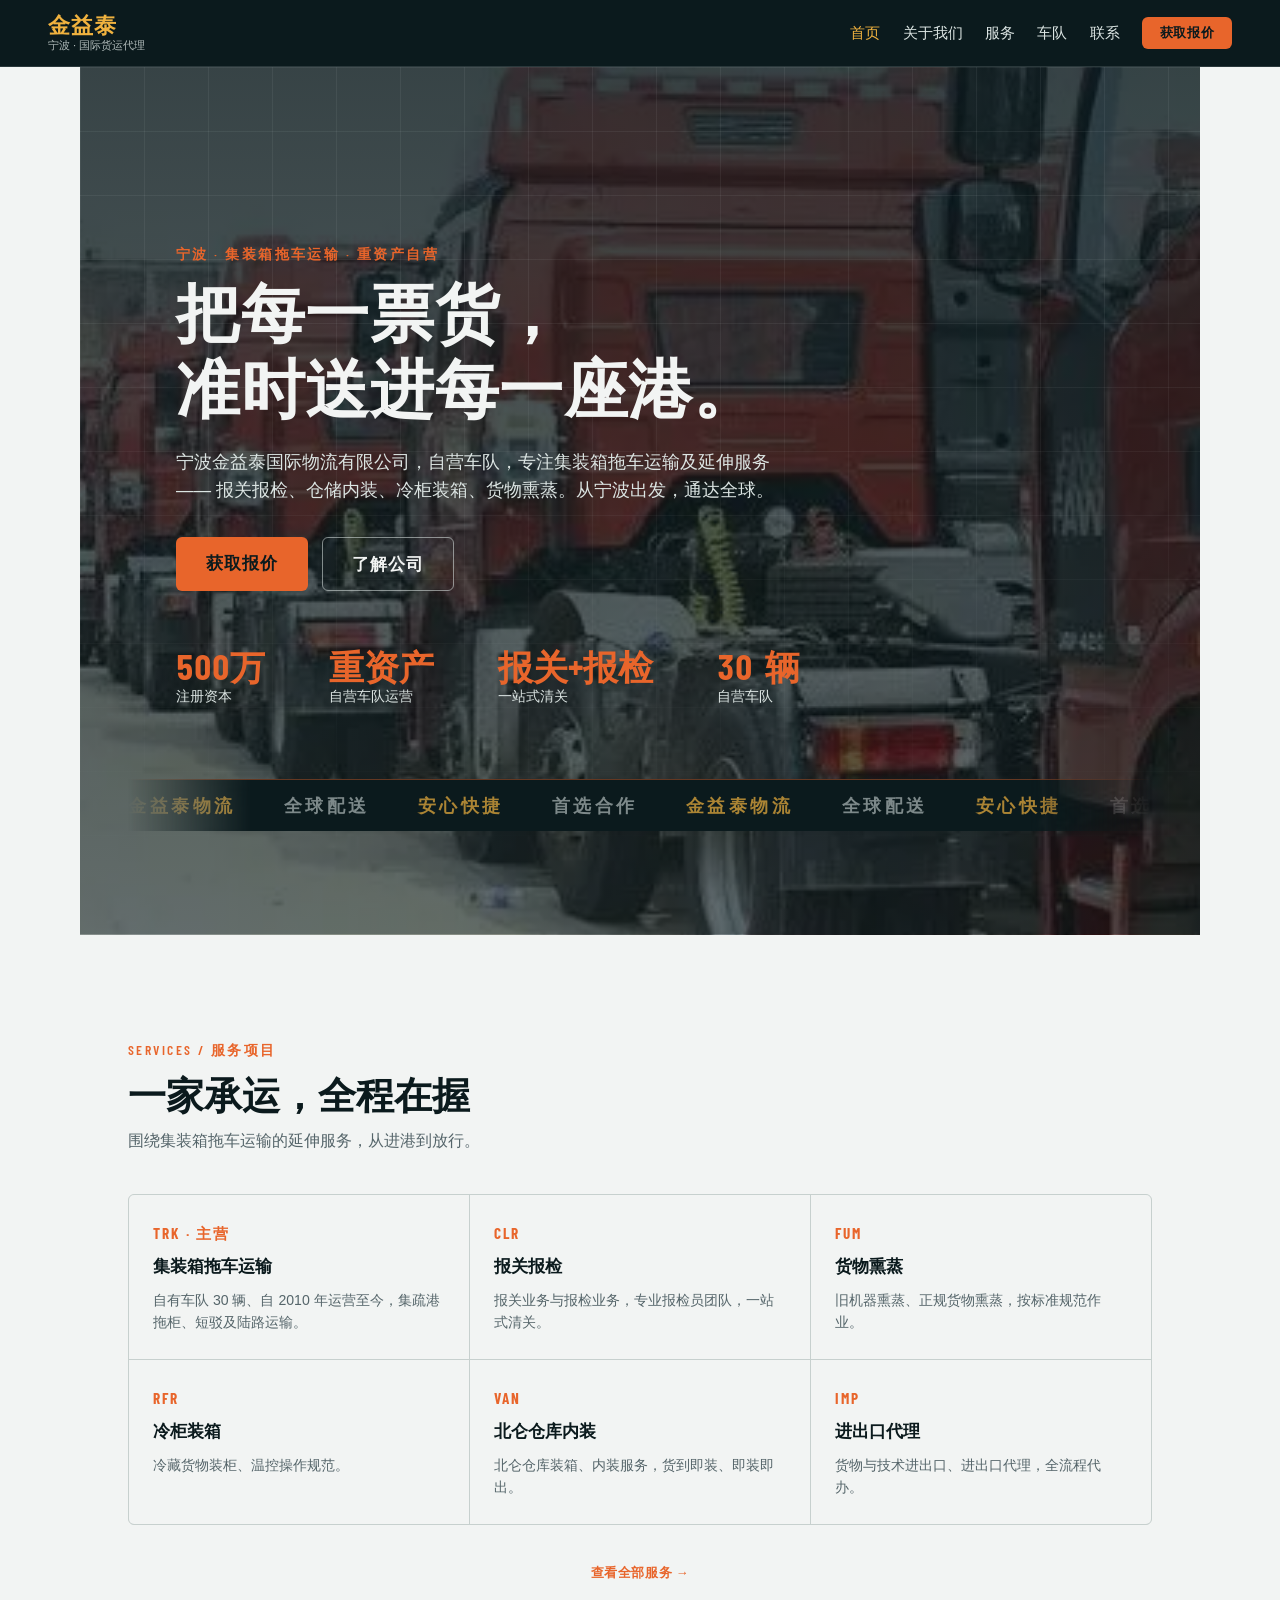
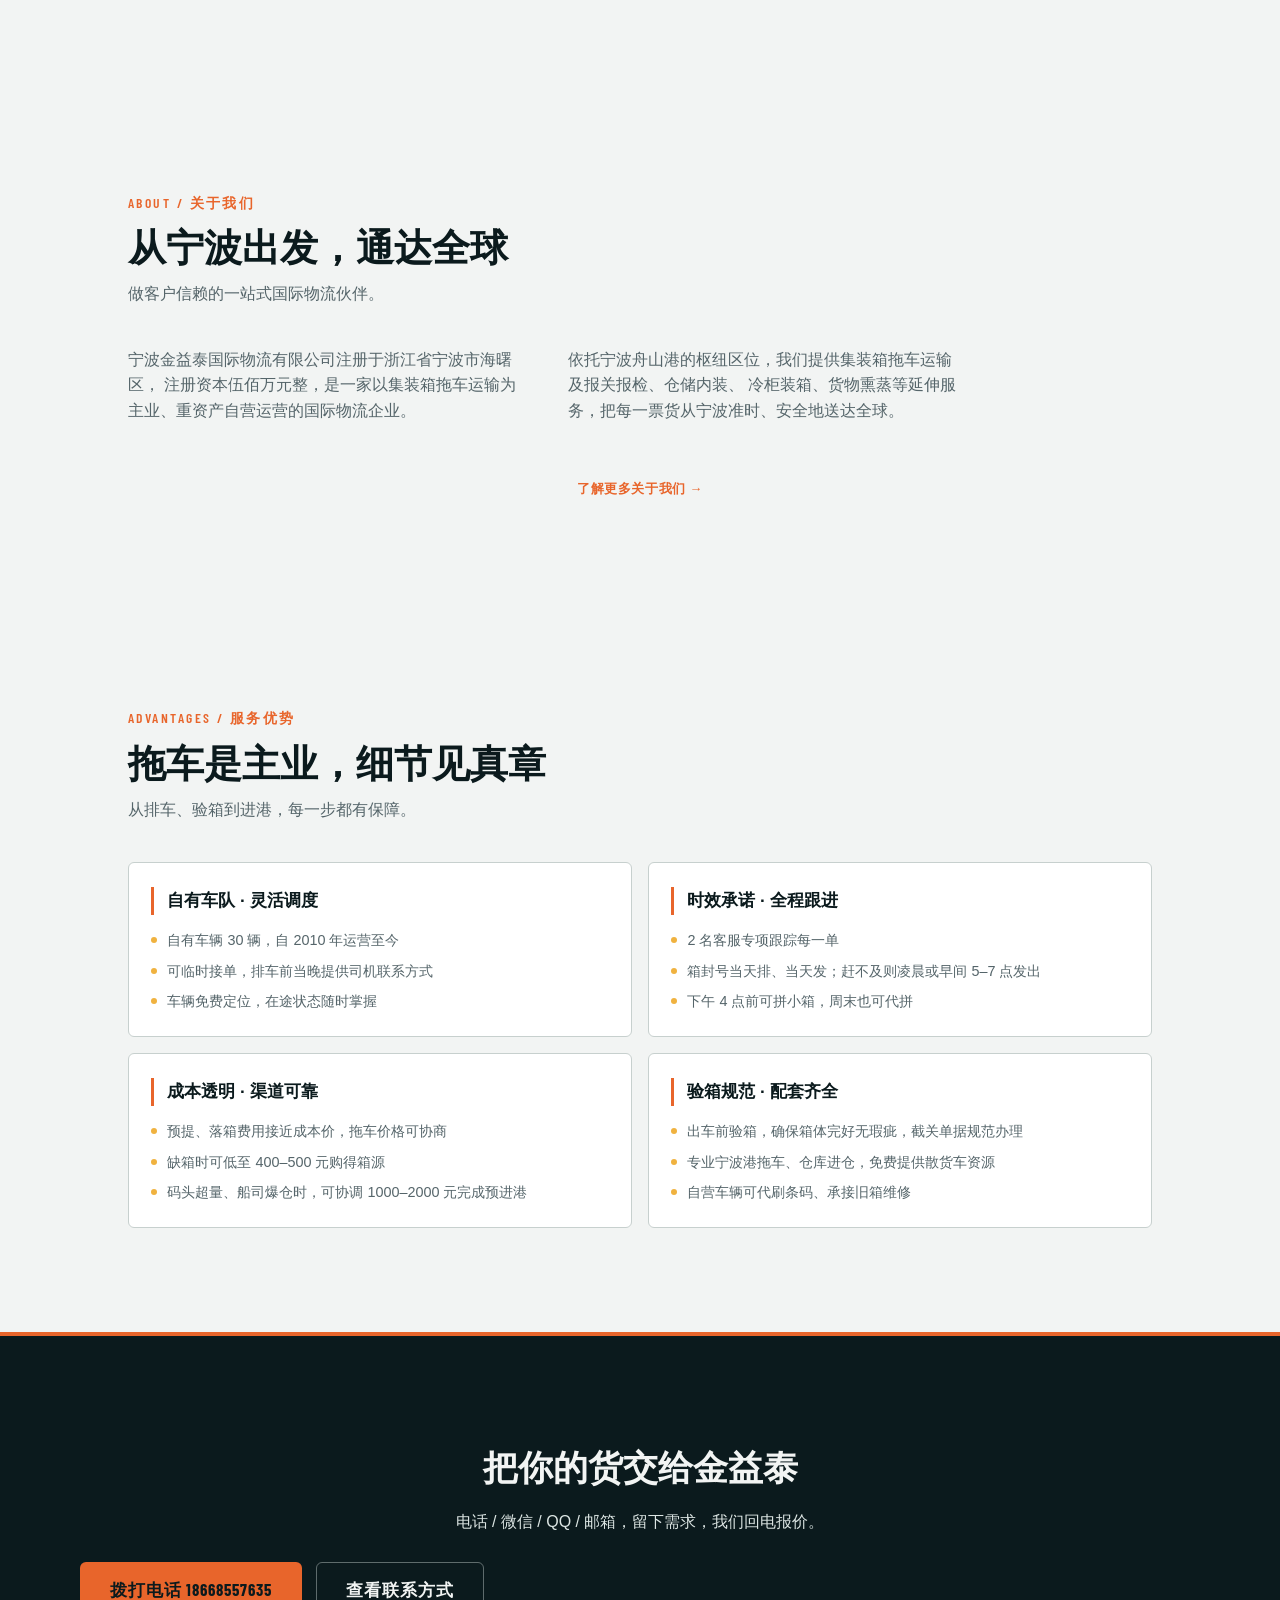
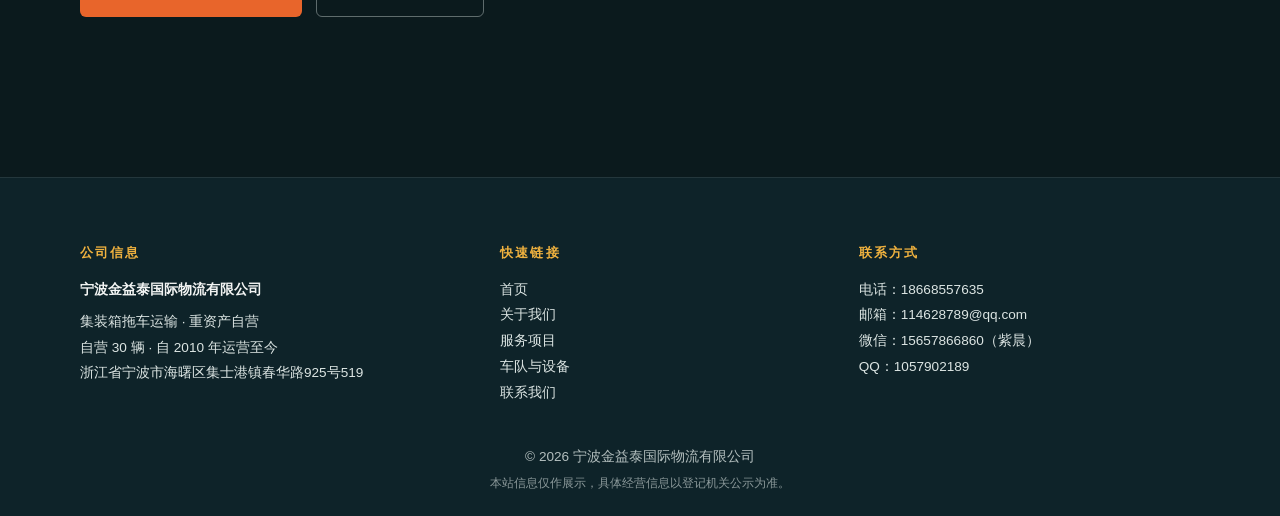
==== index.html @ f15ecee5 "Revert "Hero 签名强化：统计区改为集装箱数据牌（标签+数值两栏、琥珀数值），eyebrow 改钢印铭牌，标题字距微调" This reverts commit ef763bc20e6e63" ====
<!DOCTYPE html>
<html lang="zh-CN">

<head>
    <meta charset="UTF-8">
    <meta name="viewport" content="width=device-width, initial-scale=1.0">
    <title>宁波金益泰国际物流有限公司</title>
    <meta name="description" content="宁波金益泰国际物流有限公司：自营车队集装箱拖车运输，及报关报检、仓储内装、冷柜装箱、货物熏蒸等延伸服务。">
    <link rel="preconnect" href="https://fonts.googleapis.com">
    <link rel="preconnect" href="https://fonts.gstatic.com" crossorigin>
    <link
        href="https://fonts.googleapis.com/css2?family=Barlow+Condensed:wght@600;700&family=Barlow:wght@600;700&display=swap"
        rel="stylesheet">
    <link href="assets/style.css" rel="stylesheet">
</head>

<body>

    <header class="topbar" id="topbar">
        <a class="brand" href="index.html">
            <span class="brand-mark">金益泰</span>
            <span class="brand-sub">宁波 · 国际货运代理</span>
        </a>
        <nav class="nav" id="nav" aria-label="主导航">
            <a href="index.html" data-nav="index">首页</a>
            <a href="about.html" data-nav="about">关于我们</a>
            <a href="services.html" data-nav="services">服务</a>
            <a href="fleet.html" data-nav="fleet">车队</a>
            <a href="contact.html" data-nav="contact">联系</a>
            <button type="button" class="nav-cta" data-quote>获取报价</button>
        </nav>
        <button class="nav-toggle" id="nav-toggle" aria-controls="nav" aria-expanded="false" aria-label="打开菜单">
            <span></span>
            <span></span>
            <span></span>
        </button>
    </header>

    <main id="top">

        <!-- 港区 Hero -->
        <section class="hero">
            <div class="hero-grid" aria-hidden="true"></div>
            <div class="hero-inner">
                <p class="eyebrow">宁波 · 集装箱拖车运输 · 重资产自营</p>
                <h1 class="hero-title">把每一票货，<br>准时送进每一座港。</h1>
                <p class="hero-sub">
                    宁波金益泰国际物流有限公司，自营车队，专注集装箱拖车运输及延伸服务——
                    报关报检、仓储内装、冷柜装箱、货物熏蒸。从宁波出发，通达全球。
                </p>
                <div class="hero-actions">
                    <button type="button" class="btn btn-signal" data-quote>获取报价</button>
                    <a class="btn btn-ghost" href="about.html">了解公司</a>
                </div>
                <dl class="hero-stats">
                    <div class="stat">
                        <dt><span class="stat-num" data-count="500">0</span>万</dt>
                        <dd>注册资本</dd>
                    </div>
                    <div class="stat">
                        <dt>重资产</dt>
                        <dd>自营车队运营</dd>
                    </div>
                    <div class="stat">
                        <dt>报关+报检</dt>
                        <dd>一站式清关</dd>
                    </div>
                    <div class="stat">
                        <dt><span class="stat-num" data-count="30">0</span>辆</dt>
                        <dd>自营车队</dd>
                    </div>
                </dl>
            </div>

            <!-- 签名元素：集装箱编码钢印带（流动） -->
            <div class="stencil" aria-hidden="true">
                <div class="stencil-track">
                    <div class="stencil-group">
                        <span>金益泰物流</span>
                        <span>全球配送</span>
                        <span>安心快捷</span>
                        <span>首选合作</span>
                    </div>
                    <div class="stencil-group">
                        <span>金益泰物流</span>
                        <span>全球配送</span>
                        <span>安心快捷</span>
                        <span>首选合作</span>
                    </div>
                </div>
            </div>
        </section>

        <!-- 服务概览 -->
        <section class="services" id="services">
            <header class="section-head" data-reveal>
                <p class="eyebrow">SERVICES / 服务项目</p>
                <h2 class="section-title">一家承运，全程在握</h2>
                <p class="section-sub">围绕集装箱拖车运输的延伸服务，从进港到放行。</p>
            </header>

            <div class="preview-grid" data-reveal>
                <article class="card">
                    <span class="card-code">TRK · 主营</span>
                    <h3>集装箱拖车运输</h3>
                    <p>自有车队 30 辆、自 2010 年运营至今，集疏港拖柜、短驳及陆路运输。</p>
                </article>
                <article class="card">
                    <span class="card-code">CLR</span>
                    <h3>报关报检</h3>
                    <p>报关业务与报检业务，专业报检员团队，一站式清关。</p>
                </article>
                <article class="card">
                    <span class="card-code">FUM</span>
                    <h3>货物熏蒸</h3>
                    <p>旧机器熏蒸、正规货物熏蒸，按标准规范作业。</p>
                </article>
                <article class="card">
                    <span class="card-code">RFR</span>
                    <h3>冷柜装箱</h3>
                    <p>冷藏货物装柜、温控操作规范。</p>
                </article>
                <article class="card">
                    <span class="card-code">VAN</span>
                    <h3>北仑仓库内装</h3>
                    <p>北仑仓库装箱、内装服务，货到即装、即装即出。</p>
                </article>
                <article class="card">
                    <span class="card-code">IMP</span>
                    <h3>进出口代理</h3>
                    <p>货物与技术进出口、进出口代理，全流程代办。</p>
                </article>
            </div>

            <p class="services-note"><a class="preview-more" href="services.html">查看全部服务 →</a></p>
        </section>

        <!-- 关于预览 -->
        <section class="about" id="about">
            <header class="section-head" data-reveal>
                <p class="eyebrow">ABOUT / 关于我们</p>
                <h2 class="section-title">从宁波出发，通达全球</h2>
                <p class="section-sub">做客户信赖的一站式国际物流伙伴。</p>
            </header>

            <div class="about-intro" data-reveal>
                <p>
                    宁波金益泰国际物流有限公司注册于浙江省宁波市海曙区，
                    注册资本伍佰万元整，是一家以集装箱拖车运输为主业、重资产自营运营的国际物流企业。
                </p>
                <p>
                    依托宁波舟山港的枢纽区位，我们提供集装箱拖车运输及报关报检、仓储内装、
                    冷柜装箱、货物熏蒸等延伸服务，把每一票货从宁波准时、安全地送达全球。
                </p>
            </div>

            <p class="services-note"><a class="preview-more" href="about.html">了解更多关于我们 →</a></p>
        </section>

        <!-- 服务优势 -->
        <section class="advantages" id="advantages">
            <header class="section-head" data-reveal>
                <p class="eyebrow">ADVANTAGES / 服务优势</p>
                <h2 class="section-title">拖车是主业，细节见真章</h2>
                <p class="section-sub">从排车、验箱到进港，每一步都有保障。</p>
            </header>

            <div class="advantages-grid" data-reveal>
                <div class="adv-card">
                    <h3>自有车队 · 灵活调度</h3>
                    <ul>
                        <li>自有车辆 30 辆，自 2010 年运营至今</li>
                        <li>可临时接单，排车前当晚提供司机联系方式</li>
                        <li>车辆免费定位，在途状态随时掌握</li>
                    </ul>
                </div>
                <div class="adv-card">
                    <h3>时效承诺 · 全程跟进</h3>
                    <ul>
                        <li>2 名客服专项跟踪每一单</li>
                        <li>箱封号当天排、当天发；赶不及则凌晨或早间 5–7 点发出</li>
                        <li>下午 4 点前可拼小箱，周末也可代拼</li>
                    </ul>
                </div>
                <div class="adv-card">
                    <h3>成本透明 · 渠道可靠</h3>
                    <ul>
                        <li>预提、落箱费用接近成本价，拖车价格可协商</li>
                        <li>缺箱时可低至 400–500 元购得箱源</li>
                        <li>码头超量、船司爆仓时，可协调 1000–2000 元完成预进港</li>
                    </ul>
                </div>
                <div class="adv-card">
                    <h3>验箱规范 · 配套齐全</h3>
                    <ul>
                        <li>出车前验箱，确保箱体完好无瑕疵，截关单据规范办理</li>
                        <li>专业宁波港拖车、仓库进仓，免费提供散货车资源</li>
                        <li>自营车辆可代刷条码、承接旧箱维修</li>
                    </ul>
                </div>
            </div>
        </section>

        <!-- 联系 CTA -->
        <section class="cta-band">
            <div class="cta-band-inner">
                <h2>把你的货交给金益泰</h2>
                <p>电话 / 微信 / QQ / 邮箱，留下需求，我们回电报价。</p>
                <div class="hero-actions">
                    <a class="btn btn-signal" href="tel:18668557635">拨打电话 18668557635</a>
                    <a class="btn btn-ghost" href="contact.html">查看联系方式</a>
                </div>
            </div>
        </section>

    </main>

    <footer class="footer">
        <div class="footer-cols">
            <div>
                <h3>公司信息</h3>
                <p class="footer-brand">宁波金益泰国际物流有限公司</p>
                <p>集装箱拖车运输 · 重资产自营</p>
                <p>自营 30 辆 · 自 2010 年运营至今</p>
                <p>浙江省宁波市海曙区集士港镇春华路925号519</p>
            </div>
            <div>
                <h3>快速链接</h3>
                <a href="index.html">首页</a>
                <a href="about.html">关于我们</a>
                <a href="services.html">服务项目</a>
                <a href="fleet.html">车队与设备</a>
                <a href="contact.html">联系我们</a>
            </div>
            <div>
                <h3>联系方式</h3>
                <p>电话：18668557635</p>
                <p>邮箱：114628789@qq.com</p>
                <p>微信：15657866860（紫晨）</p>
                <p>QQ：1057902189</p>
            </div>
        </div>
        <p class="footer-copy">© <span id="year">2026</span> 宁波金益泰国际物流有限公司</p>
        <p class="footer-note">本站信息仅作展示，具体经营信息以登记机关公示为准。</p>
    </footer>

    <!-- 获取报价弹窗 -->
    <div class="modal" id="quote-modal" hidden>
        <div class="modal-backdrop" data-modal-close></div>
        <div class="modal-panel" role="dialog" aria-modal="true" aria-labelledby="quote-modal-title">
            <button type="button" class="modal-close" id="quote-modal-close" aria-label="关闭">&times;</button>
            <h2 class="modal-title" id="quote-modal-title">联系金益泰</h2>
            <p class="modal-sub">留下你的货，交给我们。</p>

            <ul class="modal-list">
                <li class="modal-item">
                    <span class="modal-label">电话</span>
                    <a class="modal-value" href="tel:18668557635">18668557635</a>
                </li>
                <li class="modal-item">
                    <span class="modal-label">微信</span>
                    <button type="button" class="modal-value modal-copy" data-wechat>
                        <span>15657866860（紫晨）</span>
                        <span class="modal-copy-tip" data-copy-tip>点击复制</span>
                    </button>
                </li>
                <li class="modal-item modal-item-qq">
                    <span class="modal-label">QQ</span>
                    <a class="modal-value" data-qq href="#">
                        1057902189<span class="modal-copy-tip" data-qq-tip>点击复制</span>
                    </a>
                </li>
                <li class="modal-item">
                    <span class="modal-label">邮箱</span>
                    <a class="modal-value" href="mailto:114628789@qq.com" data-email>
                        114628789@qq.com<span class="modal-copy-tip" data-email-tip>点击复制</span>
                    </a>
                </li>
            </ul>
        </div>
    </div>

    <script src="assets/script.js"></script>
</body>

</html>
---- assets/style.css ----
/* ============================================================
   KINGMATE · 宁波金益泰国际物流 — 落地页样式
   海墨水 / 港雾白 / 集装箱橙 / 高可见黄
   ============================================================ */

:root {
    --ink: #0B1A1D;
    --deep: #143139;
    --deep-2: #0E2329;
    --paper: #F2F4F3;
    --paper-soft: #E7EBE9;
    --line: #C7D0CE;
    --steel: #55656A;
    --signal: #E8652B;
    --amber: #F0B23F;
    --mist: #DCE5E3;

    --font-cn: "Noto Sans SC", "PingFang SC", "Microsoft YaHei", "Hiragino Sans GB", sans-serif;
    --font-lat: "Barlow Condensed", "Arial Narrow", "Microsoft YaHei", sans-serif;
    --font-mono: ui-monospace, "Cascadia Code", "SF Mono", Consolas, "Courier New", monospace;

    --max: 1120px;
    --pad: clamp(1.25rem, 5vw, 3rem);
    --radius: 6px;
    --topbar-h: 90px;
}

* {
    margin: 0;
    padding: 0;
    box-sizing: border-box;
}

html {
    scroll-behavior: smooth;
    scroll-padding-top: 76px;
}

body {
    font-family: var(--font-cn);
    color: var(--ink);
    background: var(--paper);
    line-height: 1.6;
    -webkit-font-smoothing: antialiased;
}

a {
    color: inherit;
    text-decoration: none;
}

img {
    max-width: 100%;
    display: block;
}

.mono {
    font-family: var(--font-mono);
    letter-spacing: 0.02em;
}

.eyebrow {
    font-family: var(--font-lat);
    font-weight: 600;
    font-size: 0.85rem;
    letter-spacing: 0.18em;
    text-transform: uppercase;
    color: var(--signal);
    margin-bottom: 0.75rem;
}

/* ---------- 顶栏 ---------- */

.topbar {
    position: sticky;
    top: 0;
    z-index: 50;
    display: flex;
    align-items: center;
    justify-content: space-between;
    gap: 1rem;
    padding: 0.9rem var(--pad);
    background: var(--ink);
    color: var(--paper);
    border-bottom: 1px solid rgba(220, 229, 227, 0.15);
    transition: background 0.2s ease, box-shadow 0.2s ease;
}

.topbar.is-scrolled {
    background: rgba(11, 26, 29, 0.95);
    box-shadow: 0 4px 20px rgba(0, 0, 0, 0.35);
}

.brand {
    display: flex;
    flex-direction: column;
    line-height: 1.15;
}

.brand-mark {
    font-family: var(--font-cn);
    font-weight: 900;
    font-size: 1.35rem;
    letter-spacing: 0.04em;
    color: var(--amber);
}

.brand-sub {
    font-size: 0.7rem;
    color: var(--mist);
    opacity: 0.8;
}

.nav {
    display: flex;
    align-items: center;
    gap: 1.4rem;
}

.nav a {
    font-size: 0.95rem;
    color: var(--mist);
    transition: color 0.15s ease;
}

.nav a:hover {
    color: var(--amber);
}

.nav-cta {
    font-family: var(--font-lat);
    font-weight: 600;
    letter-spacing: 0.05em;
    color: var(--ink) !important;
    background: var(--signal);
    padding: 0.45rem 1.1rem;
    border: none;
    border-radius: var(--radius);
    cursor: pointer;
}

.nav-cta:hover {
    background: var(--amber);
    color: var(--ink) !important;
}

.nav-toggle {
    display: none;
}

/* ---------- Hero ---------- */

.hero {
    position: relative;
    min-height: calc(100vh - var(--topbar-h));
    min-height: calc(100svh - var(--topbar-h));
    display: flex;
    flex-direction: column;
    color: var(--paper);
    background-image:
        linear-gradient(rgba(11, 26, 29, 0.82), rgba(11, 26, 29, 0.64)),
        url("img/hero-fleet.webp");
    background-size: cover;
    background-position: center;
    overflow: hidden;
}

.hero-grid {
    position: absolute;
    inset: 0;
    background-image:
        linear-gradient(rgba(220, 229, 227, 0.07) 1px, transparent 1px),
        linear-gradient(90deg, rgba(220, 229, 227, 0.07) 1px, transparent 1px);
    background-size: 64px 64px;
    pointer-events: none;
    -webkit-mask-image: linear-gradient(180deg, #000 30%, transparent 95%);
    mask-image: linear-gradient(180deg, #000 30%, transparent 95%);
}

.hero-inner {
    position: relative;
    flex: 1;
    display: flex;
    flex-direction: column;
    justify-content: center;
    max-width: var(--max);
    width: 100%;
    margin: 0 auto;
    padding: clamp(3rem, 8vw, 4.5rem) var(--pad);
}

.hero-title {
    font-family: var(--font-cn);
    font-weight: 900;
    font-size: clamp(2.1rem, 6.5vw, 4rem);
    line-height: 1.18;
    letter-spacing: 0.01em;
    margin-bottom: 1.25rem;
}

.hero-sub {
    max-width: 34em;
    font-size: clamp(1rem, 2vw, 1.1rem);
    color: var(--mist);
    margin-bottom: 2rem;
}

.hero-actions {
    display: flex;
    flex-wrap: wrap;
    gap: 0.9rem;
    margin-bottom: 3.5rem;
}

.btn {
    display: inline-block;
    font-family: var(--font-lat);
    font-weight: 700;
    font-size: 1.05rem;
    letter-spacing: 0.06em;
    padding: 0.8rem 1.8rem;
    border-radius: var(--radius);
    border: 1px solid transparent;
    background: transparent;
    cursor: pointer;
    transition: transform 0.12s ease, background 0.15s ease, color 0.15s ease;
}

.btn:hover {
    transform: translateY(-2px);
}

.btn-signal {
    background: var(--signal);
    color: var(--ink);
}

.btn-signal:hover {
    background: var(--amber);
}

.btn-ghost {
    border-color: rgba(220, 229, 227, 0.4);
    color: var(--paper);
}

.btn-ghost:hover {
    border-color: var(--amber);
    color: var(--amber);
}

.hero .btn-ghost {
    border-color: rgba(220, 229, 227, 0.55);
    color: var(--paper);
}

.hero .btn-ghost:hover {
    border-color: var(--amber);
    color: var(--amber);
}

.hero-stats {
    display: flex;
    flex-wrap: wrap;
    gap: clamp(1.5rem, 6vw, 4rem);
}

.stat dt {
    font-family: var(--font-lat);
    font-weight: 700;
    font-size: clamp(1.6rem, 4vw, 2.2rem);
    color: var(--signal);
    line-height: 1.1;
}

.stat-num {
    display: inline-block;
    min-width: 3ch;
    text-align: left;
    font-variant-numeric: tabular-nums;
}

.stat dd {
    font-size: 0.85rem;
    color: var(--mist);
}

/* 签名：集装箱编码钢印带（流动） */
.stencil {
    position: relative;
    overflow: hidden;
    padding: 0.7rem 0;
    background: var(--ink);
    border-top: 1px solid rgba(232, 101, 43, 0.4);
    white-space: nowrap;
    -webkit-mask-image: linear-gradient(90deg, transparent, #000 12%, #000 88%, transparent);
    mask-image: linear-gradient(90deg, transparent, #000 12%, #000 88%, transparent);
}

.stencil-track {
    display: flex;
    width: max-content;
    animation: stencil-marquee 42s linear infinite;
    will-change: transform;
}

.stencil:hover .stencil-track {
    animation-play-state: paused;
}

.stencil-group {
    display: flex;
    gap: 3rem;
    padding-right: 3rem;
}

.stencil span {
    font-family: var(--font-cn);
    font-weight: 700;
    font-size: 1.1rem;
    letter-spacing: 0.2em;
    color: rgba(220, 229, 227, 0.55);
    white-space: nowrap;
}

.stencil span:nth-child(odd) {
    color: rgba(240, 178, 63, 0.7);
}

@keyframes stencil-marquee {
    to {
        transform: translateX(-50%);
    }
}

/* Hero 入场序列 */
@keyframes rise {
    from {
        opacity: 0;
        transform: translateY(26px);
    }
    to {
        opacity: 1;
        transform: none;
    }
}

.hero-inner > .eyebrow {
    animation: rise 0.7s ease both;
}

.hero-inner > .hero-title {
    animation: rise 0.7s ease 0.12s both;
}

.hero-inner > .hero-sub {
    animation: rise 0.7s ease 0.24s both;
}

.hero-inner > .hero-actions {
    animation: rise 0.7s ease 0.36s both;
}

.hero-inner > .hero-stats {
    animation: rise 0.55s ease 0.4s both;
}

/* ---------- 通用章节 ---------- */

section {
    padding: clamp(3.5rem, 9vw, 6.5rem) var(--pad);
    max-width: var(--max);
    margin: 0 auto;
}

.section-head {
    margin-bottom: 2.5rem;
}

.section-title {
    font-weight: 900;
    font-size: clamp(1.6rem, 4.5vw, 2.4rem);
    line-height: 1.2;
    margin-bottom: 0.6rem;
}

.section-sub {
    color: var(--steel);
    max-width: 34em;
}

/* ---------- 关于我们 ---------- */

.about-intro {
    display: grid;
    grid-template-columns: 1fr 1fr;
    gap: clamp(1.5rem, 4vw, 3rem);
    max-width: 52em;
    margin-bottom: 2.5rem;
}

.about-intro p {
    color: var(--steel);
    font-size: 1rem;
}

.about-values {
    display: grid;
    grid-template-columns: repeat(3, 1fr);
    gap: 1rem;
    margin-bottom: 2.5rem;
}

.value-card {
    background: #fff;
    border: 1px solid var(--line);
    border-left: 3px solid var(--signal);
    border-radius: var(--radius);
    padding: 1.4rem 1.3rem;
}

.value-card dt {
    font-family: var(--font-lat);
    font-weight: 600;
    font-size: 0.85rem;
    letter-spacing: 0.14em;
    text-transform: uppercase;
    color: var(--signal);
    margin-bottom: 0.4rem;
}

.value-card dd {
    font-weight: 700;
    font-size: 1.05rem;
}

.about-advantages {
    list-style: none;
    margin: 0;
    padding: 0;
    display: grid;
    grid-template-columns: repeat(3, 1fr);
    gap: 1px;
    background: var(--line);
    border: 1px solid var(--line);
    border-radius: var(--radius);
    overflow: hidden;
}

.about-advantages li {
    background: var(--paper);
    padding: 1.3rem 1.2rem;
}

.about-advantages h3 {
    font-size: 1rem;
    font-weight: 700;
    margin-bottom: 0.35rem;
}

.about-advantages p {
    font-size: 0.85rem;
    color: var(--steel);
}

/* ---------- 服务优势 ---------- */

.advantages-grid {
    display: grid;
    grid-template-columns: repeat(2, 1fr);
    gap: 1rem;
}

.adv-card {
    background: #fff;
    border: 1px solid var(--line);
    border-radius: var(--radius);
    padding: 1.5rem 1.4rem;
}

.adv-card h3 {
    font-size: 1.08rem;
    font-weight: 700;
    margin-bottom: 0.9rem;
    padding-left: 0.8rem;
    border-left: 3px solid var(--signal);
}

.adv-card ul {
    list-style: none;
    margin: 0;
    padding: 0;
    display: grid;
    gap: 0.5rem;
}

.adv-card li {
    position: relative;
    padding-left: 1rem;
    font-size: 0.9rem;
    color: var(--steel);
    line-height: 1.55;
}

.adv-card li::before {
    content: "";
    position: absolute;
    left: 0;
    top: 0.55em;
    width: 6px;
    height: 6px;
    border-radius: 50%;
    background: var(--amber);
}

/* ---------- 服务网格 ---------- */

.service-grid {
    display: grid;
    grid-template-columns: repeat(4, 1fr);
    gap: 1px;
    background: var(--line);
    border: 1px solid var(--line);
    border-radius: var(--radius);
    overflow: hidden;
}

.card {
    background: var(--paper);
    padding: 1.6rem 1.5rem;
    display: flex;
    flex-direction: column;
    gap: 0.5rem;
    position: relative;
    transition: background 0.15s ease, transform 0.15s ease, box-shadow 0.15s ease;
}

.card::before {
    content: "";
    position: absolute;
    left: 0;
    top: 0;
    bottom: 0;
    width: 3px;
    background: var(--signal);
    transform: scaleY(0);
    transform-origin: top;
    transition: transform 0.25s ease;
}

.card:hover {
    background: #fff;
    transform: translateY(-3px);
    box-shadow: 0 12px 24px rgba(11, 26, 29, 0.08);
}

.card:hover::before {
    transform: scaleY(1);
}

.card:hover .card-code {
    color: var(--amber);
}

.card-code {
    font-family: var(--font-lat);
    font-weight: 700;
    font-size: 0.95rem;
    letter-spacing: 0.14em;
    color: var(--signal);
    transition: color 0.15s ease;
}

/* 主营业务卡：集装箱拖车 */
.card-featured {
    grid-column: 1 / -1;
    flex-direction: row;
    align-items: center;
    justify-content: space-between;
    gap: 2rem;
    flex-wrap: wrap;
    background: var(--ink);
    color: var(--paper);
    padding: 2rem 1.8rem;
}

.card-featured .card-code {
    color: var(--amber);
}

.card-featured h3 {
    font-size: 1.5rem;
    margin-bottom: 0.4rem;
}

.card-featured p {
    color: var(--mist);
    max-width: 40em;
}

.card-featured:hover {
    background: var(--deep);
}

.featured-stats {
    display: flex;
    gap: clamp(1.5rem, 4vw, 3rem);
}

.featured-stats div {
    display: flex;
    flex-direction: column;
    line-height: 1.1;
}

.featured-stats strong {
    font-family: var(--font-lat);
    font-weight: 700;
    font-size: clamp(1.8rem, 4vw, 2.4rem);
    color: var(--amber);
}

.featured-stats span {
    font-size: 0.82rem;
    color: var(--mist);
    opacity: 0.85;
}

.card h3 {
    font-size: 1.08rem;
    font-weight: 700;
}

.card p {
    font-size: 0.88rem;
    color: var(--steel);
}

.services-note {
    margin-top: 1.4rem;
    font-size: 0.8rem;
    color: var(--steel);
    text-align: center;
}

/* 报关网络详情块 */
.clearance {
    margin-top: 1.75rem;
    background: #fff;
    border: 1px solid var(--line);
    border-left: 3px solid var(--signal);
    border-radius: var(--radius);
    padding: 1.75rem 1.75rem 1.5rem;
}

.clearance-head .card-code {
    display: inline-block;
    margin-bottom: 0.5rem;
}

.clearance-head h3 {
    font-size: 1.2rem;
    font-weight: 700;
    margin-bottom: 0.4rem;
}

.clearance-head p {
    font-size: 0.9rem;
    color: var(--steel);
    max-width: 46em;
}

.clearance-list {
    list-style: none;
    margin: 1.25rem 0 0;
    padding: 0;
    display: grid;
    grid-template-columns: repeat(4, 1fr);
    gap: 1px;
    background: var(--line);
    border: 1px solid var(--line);
    border-radius: var(--radius);
    overflow: hidden;
}

.clearance-list li {
    background: var(--paper);
    padding: 1rem 1.1rem;
    display: flex;
    flex-direction: column;
    gap: 0.35rem;
}

.clearance-list strong {
    font-size: 0.95rem;
    font-weight: 700;
}

.clearance-list span {
    font-size: 0.82rem;
    color: var(--steel);
    line-height: 1.5;
}

.clearance-promise {
    margin-top: 1.1rem;
    font-size: 0.9rem;
    color: var(--steel);
    padding-left: 0.8rem;
    border-left: 3px solid var(--amber);
}

/* ---------- 公司档案 ---------- */

.profile {
    display: grid;
    grid-template-columns: 1.15fr 1fr;
    gap: clamp(2rem, 5vw, 4rem);
    align-items: center;
}

.manifest {
    border-top: 3px solid var(--ink);
}

.manifest-row {
    display: grid;
    grid-template-columns: 8.5em 1fr;
    gap: 1rem;
    padding: 0.9rem 0;
    border-bottom: 1px solid var(--line);
}

.manifest-row dt {
    font-size: 0.85rem;
    font-weight: 600;
    color: var(--steel);
}

.manifest-row dd {
    font-size: 0.95rem;
}

/* 经营范围：公司档案右侧 */
.scope-card {
    background: #fff;
    border: 1px solid var(--line);
    border-top: 3px solid var(--ink);
    border-radius: var(--radius);
    padding: 1.5rem 1.5rem 1.3rem;
}

.scope-card .card-code {
    display: block;
    margin-bottom: 0.9rem;
}

.scope-card p {
    font-size: 0.9rem;
    color: var(--steel);
    line-height: 1.7;
    text-align: justify;
}

.scope-license {
    margin-top: 0.9rem;
    padding-top: 0.9rem;
    border-top: 1px dashed var(--line);
    color: var(--signal);
    font-weight: 600;
}

/* ---------- 联系 ---------- */

.contact {
    background: var(--ink);
    color: var(--paper);
    max-width: none;
    border-top: 4px solid var(--signal);
}

.contact-inner {
    max-width: var(--max);
    margin: 0 auto;
    text-align: center;
}

.contact .section-sub {
    color: var(--mist);
    margin: 0 auto 2rem;
}

.contact .hero-actions {
    justify-content: center;
    margin-bottom: 2rem;
}

.contact-list {
    display: grid;
    gap: 0.25rem;
    max-width: 34em;
    margin: 0 auto;
    text-align: left;
}

.contact-row {
    display: grid;
    grid-template-columns: 8.5em 1fr;
    gap: 1rem;
    padding: 0.7rem 0;
    border-bottom: 1px solid rgba(220, 229, 227, 0.15);
}

.contact-row dt {
    font-size: 0.85rem;
    font-weight: 600;
    color: var(--mist);
    opacity: 0.7;
}

.contact-row dd {
    font-size: 0.95rem;
}

.contact-row .mailto {
    color: var(--amber);
    border-bottom: 1px solid rgba(240, 178, 63, 0.4);
    transition: color 0.15s ease, border-color 0.15s ease;
}

.contact-row .mailto:hover {
    color: var(--signal);
    border-color: var(--signal);
}

.contact-row .wechat-row {
    border: none;
    background: none;
    padding: 0;
    font: inherit;
    color: inherit;
    cursor: pointer;
    display: inline-flex;
    align-items: center;
    gap: 0.5rem;
}

.contact-row .wechat-row:hover {
    color: var(--amber);
}

/* ---------- 页脚 ---------- */

.footer {
    background: var(--deep-2);
    color: var(--mist);
    padding: clamp(2.5rem, 6vw, 4rem) var(--pad) 1.5rem;
    font-size: 0.85rem;
    border-top: 1px solid rgba(220, 229, 227, 0.1);
}

.footer-cols {
    display: grid;
    grid-template-columns: 1.2fr 1fr 1.1fr;
    gap: clamp(1.5rem, 4vw, 3rem);
    max-width: var(--max);
    margin: 0 auto 2.5rem;
}

.footer-cols h3 {
    font-family: var(--font-lat);
    font-size: 0.8rem;
    font-weight: 600;
    letter-spacing: 0.16em;
    text-transform: uppercase;
    color: var(--amber);
    margin-bottom: 0.9rem;
}

.footer-cols p,
.footer-cols a {
    display: block;
    font-size: 0.85rem;
    color: var(--mist);
    line-height: 1.9;
}

.footer-cols a:hover {
    color: var(--amber);
}

.footer-brand {
    font-weight: 700;
    color: var(--paper) !important;
    margin-bottom: 0.4rem;
}

.footer-copy {
    max-width: var(--max);
    margin: 0 auto;
    text-align: center;
    color: var(--mist);
    opacity: 0.8;
}

.footer-copy + .footer-note {
    margin-top: 0.4rem;
}

.footer-note {
    max-width: var(--max);
    margin: 0 auto;
    font-size: 0.72rem;
    opacity: 0.6;
    text-align: center;
}

@media (max-width: 620px) {
    .footer-cols {
        grid-template-columns: 1fr;
    }
}

/* ---------- 响应式 ---------- */

@media (max-width: 860px) {
    .profile {
        grid-template-columns: 1fr;
    }

    .service-grid {
        grid-template-columns: repeat(2, 1fr);
    }

    .clearance-list {
        grid-template-columns: repeat(2, 1fr);
    }
}

@media (max-width: 620px) {
    .brand-sub {
        display: none;
    }

    /* 汉堡按钮 */
    .nav-toggle {
        display: inline-flex;
        flex-direction: column;
        justify-content: center;
        gap: 5px;
        width: 44px;
        height: 44px;
        padding: 0;
        background: none;
        border: none;
        cursor: pointer;
    }

    .nav-toggle span {
        display: block;
        width: 22px;
        height: 2px;
        margin: 0 auto;
        background: var(--mist);
        transition: transform 0.2s ease, opacity 0.2s ease;
    }

    .nav-toggle[aria-expanded="true"] span:nth-child(1) {
        transform: translateY(7px) rotate(45deg);
    }

    .nav-toggle[aria-expanded="true"] span:nth-child(2) {
        opacity: 0;
    }

    .nav-toggle[aria-expanded="true"] span:nth-child(3) {
        transform: translateY(-7px) rotate(-45deg);
    }

    /* 下拉导航面板 */
    .nav {
        position: absolute;
        top: 100%;
        left: 0;
        right: 0;
        display: none;
        flex-direction: column;
        align-items: stretch;
        gap: 0;
        padding: 0.25rem var(--pad) 0.9rem;
        background: var(--ink);
        border-bottom: 1px solid rgba(220, 229, 227, 0.15);
        box-shadow: 0 10px 24px rgba(0, 0, 0, 0.3);
    }

    .nav.open {
        display: flex;
    }

    .nav a {
        padding: 0.85rem 0;
        border-bottom: 1px solid rgba(220, 229, 227, 0.1);
    }

    .nav a:last-child {
        border-bottom: none;
    }

    .nav-cta {
        text-align: center;
        margin-top: 0.5rem;
        padding: 0.7rem;
    }

    .service-grid {
        grid-template-columns: 1fr;
    }

    .clearance-list {
        grid-template-columns: 1fr;
    }

    .card-featured {
        flex-direction: column;
        align-items: flex-start;
        padding: 1.5rem 1.3rem;
    }

    .about-intro {
        grid-template-columns: 1fr;
    }

    .about-values {
        grid-template-columns: 1fr;
    }

    .about-advantages {
        grid-template-columns: 1fr;
    }

    .advantages-grid {
        grid-template-columns: 1fr;
    }

    .manifest-row,
    .contact-row {
        grid-template-columns: 1fr;
        gap: 0.2rem;
    }

    .hero-stats {
        gap: 1.5rem;
    }
}

@media (max-width: 480px) {
    .hero-inner {
        padding-top: 3rem;
    }

    .hero-actions .btn,
    .contact .hero-actions .btn {
        flex: 1 1 100%;
        text-align: center;
    }

    .hero-stats {
        flex-direction: column;
        gap: 1.25rem;
    }

    .card {
        padding: 1.3rem 1.2rem;
    }

    .section-head {
        margin-bottom: 1.75rem;
    }
}

/* ---------- 获取报价弹窗 ---------- */

.modal {
    position: fixed;
    inset: 0;
    z-index: 100;
    display: grid;
    place-items: center;
    padding: 1rem;
}

.modal[hidden] {
    display: none;
}

.modal-backdrop {
    position: absolute;
    inset: 0;
    background: rgba(11, 26, 29, 0.65);
    -webkit-backdrop-filter: blur(2px);
    backdrop-filter: blur(2px);
}

.modal-panel {
    position: relative;
    width: 100%;
    max-width: 420px;
    background: var(--paper);
    color: var(--ink);
    border-radius: var(--radius);
    border-top: 4px solid var(--signal);
    padding: 1.75rem 1.5rem 1.5rem;
    box-shadow: 0 24px 60px rgba(0, 0, 0, 0.4);
}

.modal-close {
    position: absolute;
    top: 0.75rem;
    right: 0.75rem;
    width: 36px;
    height: 36px;
    border: none;
    background: none;
    color: var(--steel);
    font-size: 1.6rem;
    line-height: 1;
    cursor: pointer;
    border-radius: 50%;
    display: grid;
    place-items: center;
}

.modal-close:hover {
    color: var(--signal);
    background: var(--paper-soft);
}

.modal-title {
    font-size: 1.4rem;
    font-weight: 900;
    margin-bottom: 0.25rem;
}

.modal-sub {
    color: var(--steel);
    font-size: 0.9rem;
    margin-bottom: 1.25rem;
}

.modal-list {
    list-style: none;
    display: grid;
    gap: 0.6rem;
}

.modal-item {
    display: grid;
    grid-template-columns: 4em 1fr;
    align-items: center;
    gap: 0.75rem;
    padding: 0.8rem 0.9rem;
    border: 1px solid var(--line);
    border-radius: var(--radius);
}

.modal-label {
    font-size: 0.85rem;
    font-weight: 600;
    color: var(--steel);
}

.modal-value {
    font-size: 1.05rem;
    font-weight: 600;
    color: var(--ink);
    border: none;
    background: none;
    padding: 0;
    text-align: left;
    cursor: pointer;
    display: flex;
    align-items: center;
    justify-content: space-between;
    gap: 0.5rem;
}

a.modal-value:hover {
    color: var(--signal);
}

.modal-copy-tip {
    font-size: 0.75rem;
    font-weight: 400;
    color: var(--signal);
    white-space: nowrap;
}

body.no-scroll {
    overflow: hidden;
}

@media (max-width: 620px) {
    .modal-item-qq {
        display: none;
    }
}

/* ---------- 无障碍 ---------- */

:focus-visible {
    outline: 2px solid var(--signal);
    outline-offset: 2px;
}

@media (prefers-reduced-motion: reduce) {
    html {
        scroll-behavior: auto;
    }

    *,
    *::before,
    *::after {
        animation-duration: 0.01ms !important;
        transition-duration: 0.01ms !important;
    }

    .stencil-track {
        animation: none !important;
    }
}

/* ============================================================
   多页新增组件
   ============================================================ */

/* 导航当前页高亮 */
.nav a.is-active {
    color: var(--amber);
}

/* 内页顶部标题条 */
.page-hero {
    position: relative;
    background-image:
        linear-gradient(rgba(11, 26, 29, 0.92), rgba(11, 26, 29, 0.85)),
        url("img/bg-warehouse-1.webp");
    background-size: cover;
    background-position: center;
    color: var(--paper);
    padding: clamp(4rem, 10vw, 6rem) var(--pad);
    max-width: none;
    overflow: hidden;
}

/* 各页指定背景图 */
.page-hero--about {
    background-image:
        linear-gradient(rgba(11, 26, 29, 0.92), rgba(11, 26, 29, 0.85)),
        url("img/bg-warehouse-1.webp");
}

.page-hero--services {
    background-image:
        linear-gradient(rgba(11, 26, 29, 0.92), rgba(11, 26, 29, 0.85)),
        url("img/bg-warehouse-2.webp");
}

.page-hero--fleet {
    background-image:
        linear-gradient(rgba(11, 26, 29, 0.92), rgba(11, 26, 29, 0.85)),
        url("img/bg-warehouse-3.webp");
}

.page-hero--contact {
    background-image:
        linear-gradient(rgba(11, 26, 29, 0.92), rgba(11, 26, 29, 0.85)),
        url("img/bg-warehouse-1.webp");
}

.page-hero::before {
    content: "";
    position: absolute;
    inset: 0;
    background-image:
        linear-gradient(rgba(220, 229, 227, 0.06) 1px, transparent 1px),
        linear-gradient(90deg, rgba(220, 229, 227, 0.06) 1px, transparent 1px);
    background-size: 64px 64px;
    pointer-events: none;
    -webkit-mask-image: linear-gradient(180deg, #000 30%, transparent 95%);
    mask-image: linear-gradient(180deg, #000 30%, transparent 95%);
}

.page-hero-inner {
    position: relative;
    max-width: var(--max);
    margin: 0 auto;
}

.page-hero .eyebrow {
    color: var(--amber);
}

.page-hero h1 {
    font-weight: 900;
    font-size: clamp(1.9rem, 5vw, 3rem);
    line-height: 1.2;
    margin-bottom: 0.75rem;
}

.page-hero-sub {
    color: var(--mist);
    max-width: 34em;
}

/* 服务流程时间轴 */
.process {
    display: grid;
    grid-template-columns: repeat(6, 1fr);
    gap: 1px;
    background: var(--line);
    border: 1px solid var(--line);
    border-radius: var(--radius);
    overflow: hidden;
    counter-reset: step;
}

.process-step {
    background: #fff;
    padding: 1.4rem 1.1rem;
}

.process-step::before {
    counter-increment: step;
    content: "0" counter(step);
    font-family: var(--font-lat);
    font-weight: 700;
    font-size: 1.5rem;
    color: var(--amber);
    display: block;
    margin-bottom: 0.6rem;
}

.process-step h3 {
    font-size: 1rem;
    font-weight: 700;
    margin-bottom: 0.35rem;
}

.process-step p {
    font-size: 0.82rem;
    color: var(--steel);
    line-height: 1.55;
}

/* 覆盖网络 */
.network-grid {
    display: grid;
    grid-template-columns: repeat(4, 1fr);
    gap: 1rem;
}

.network-card {
    background: #fff;
    border: 1px solid var(--line);
    border-top: 3px solid var(--ink);
    border-radius: var(--radius);
    padding: 1.4rem 1.2rem;
}

.network-card .card-code {
    display: inline-block;
    margin-bottom: 0.5rem;
}

.network-card h3 {
    font-size: 1.05rem;
    font-weight: 700;
    margin-bottom: 0.4rem;
}

.network-card p {
    font-size: 0.85rem;
    color: var(--steel);
    line-height: 1.6;
}

/* 资质荣誉 */
.credentials {
    display: grid;
    grid-template-columns: repeat(2, 1fr);
    gap: 1rem;
    max-width: 46em;
}

.credential-card {
    background: #fff;
    border: 1px solid var(--line);
    border-left: 3px solid var(--signal);
    border-radius: var(--radius);
    padding: 1.4rem 1.3rem;
}

.credential-card .card-code {
    display: inline-block;
    margin-bottom: 0.5rem;
}

.credential-card h3 {
    font-size: 1.05rem;
    font-weight: 700;
    margin-bottom: 0.35rem;
}

.credential-card p {
    font-size: 0.85rem;
    color: var(--steel);
}

/* FAQ 手风琴 */
.faq {
    display: grid;
    gap: 0.75rem;
    max-width: 46em;
}

.faq-item {
    background: #fff;
    border: 1px solid var(--line);
    border-radius: var(--radius);
    overflow: hidden;
}

.faq-item.is-open {
    border-color: var(--signal);
}

.faq-q {
    width: 100%;
    display: flex;
    align-items: center;
    justify-content: space-between;
    gap: 1rem;
    padding: 1rem 1.2rem;
    background: none;
    border: none;
    font: inherit;
    font-weight: 700;
    text-align: left;
    cursor: pointer;
    color: var(--ink);
}

.faq-q::after {
    content: "+";
    font-family: var(--font-lat);
    font-size: 1.3rem;
    color: var(--signal);
    transition: transform 0.2s ease;
}

.faq-item.is-open .faq-q::after {
    transform: rotate(45deg);
}

.faq-a {
    max-height: 0;
    overflow: hidden;
    transition: max-height 0.25s ease;
}

.faq-a p {
    padding: 0 1.2rem 1.1rem;
    font-size: 0.9rem;
    color: var(--steel);
}

/* 车队页 */
.fleet-lead {
    display: grid;
    grid-template-columns: 1.3fr 1fr;
    gap: clamp(1.5rem, 4vw, 3rem);
    align-items: center;
}

.fleet-lead p {
    color: var(--steel);
}

.fleet-stats {
    display: grid;
    grid-template-columns: repeat(2, 1fr);
    gap: 1px;
    background: var(--line);
    border: 1px solid var(--line);
    border-radius: var(--radius);
    overflow: hidden;
}

.fleet-stats div {
    background: #fff;
    padding: 1.3rem 1.1rem;
    text-align: center;
}

.fleet-stats strong {
    font-family: var(--font-lat);
    font-weight: 700;
    font-size: clamp(1.6rem, 4vw, 2.2rem);
    color: var(--signal);
    display: block;
    line-height: 1.1;
}

.fleet-stats span {
    font-size: 0.82rem;
    color: var(--steel);
}

.fleet-grid {
    display: grid;
    grid-template-columns: repeat(3, 1fr);
    gap: 1rem;
}

.fleet-card {
    background: #fff;
    border: 1px solid var(--line);
    border-left: 3px solid var(--signal);
    border-radius: var(--radius);
    padding: 1.4rem 1.3rem;
}

.fleet-card h3 {
    font-size: 1.05rem;
    font-weight: 700;
    margin-bottom: 0.45rem;
}

.fleet-card p {
    font-size: 0.85rem;
    color: var(--steel);
    line-height: 1.6;
}

/* 照片墙 */
.gallery-grid {
    column-count: 3;
    column-gap: 1rem;
}

.gallery-item {
    break-inside: avoid;
    margin-bottom: 1rem;
    border-radius: var(--radius);
    overflow: hidden;
    border: 1px solid var(--line);
    background: #fff;
}

.gallery-item img {
    width: 100%;
    display: block;
}

.gallery-item figcaption {
    padding: 0.6rem 0.9rem 0.8rem;
    font-size: 0.82rem;
    color: var(--steel);
}

/* 地址/地图 */
.address-block {
    display: grid;
    grid-template-columns: 1.1fr 1fr;
    gap: clamp(1.5rem, 4vw, 3rem);
    align-items: start;
    background: #fff;
    border: 1px solid var(--line);
    border-radius: var(--radius);
    padding: 1.75rem;
}

.address-block .manifest {
    border-top: 3px solid var(--ink);
}

.map-actions {
    display: flex;
    flex-wrap: wrap;
    gap: 0.75rem;
    margin-top: 1.25rem;
}

.map-actions .btn {
    font-size: 0.9rem;
    padding: 0.6rem 1.3rem;
}

/* 首页预览区 */
.preview-grid {
    display: grid;
    grid-template-columns: repeat(3, 1fr);
    gap: 1px;
    background: var(--line);
    border: 1px solid var(--line);
    border-radius: var(--radius);
    overflow: hidden;
}

.preview-card {
    background: #fff;
    border: 1px solid var(--line);
    border-radius: var(--radius);
    padding: 1.5rem 1.3rem;
}

.preview-card h3 {
    font-size: 1.05rem;
    font-weight: 700;
    margin-bottom: 0.4rem;
}

.preview-card p {
    font-size: 0.88rem;
    color: var(--steel);
}

.preview-more {
    display: inline-block;
    margin-top: 0.9rem;
    font-family: var(--font-lat);
    font-weight: 600;
    letter-spacing: 0.05em;
    color: var(--signal);
}

.preview-more:hover {
    color: var(--amber);
}

/* CTA 横幅 */
.cta-band {
    background: var(--ink);
    color: var(--paper);
    max-width: none;
    border-top: 4px solid var(--signal);
}

.cta-band-inner {
    max-width: var(--max);
    margin: 0 auto;
    text-align: center;
}

.cta-band h2 {
    font-weight: 900;
    font-size: clamp(1.5rem, 4vw, 2.2rem);
    margin-bottom: 0.75rem;
}

.cta-band p {
    color: var(--mist);
    margin-bottom: 1.75rem;
}

/* 发展历程时间轴 */
.timeline {
    display: grid;
    grid-template-columns: repeat(3, 1fr);
    gap: 1px;
    background: var(--line);
    border: 1px solid var(--line);
    border-radius: var(--radius);
    overflow: hidden;
}

.timeline--two {
    grid-template-columns: repeat(2, 1fr);
}

.timeline-step {
    background: #fff;
    padding: 1.4rem 1.2rem;
}

.timeline-year {
    font-family: var(--font-lat);
    font-weight: 700;
    font-size: 1.4rem;
    color: var(--signal);
    display: block;
    margin-bottom: 0.5rem;
}

.timeline-step h3 {
    font-size: 1rem;
    font-weight: 700;
    margin-bottom: 0.35rem;
}

.timeline-step p {
    font-size: 0.85rem;
    color: var(--steel);
    line-height: 1.6;
}

/* 多页新增组件响应式 */
@media (max-width: 860px) {
    .process {
        grid-template-columns: repeat(3, 1fr);
    }

    .network-grid {
        grid-template-columns: repeat(2, 1fr);
    }

    .fleet-lead {
        grid-template-columns: 1fr;
    }

    .fleet-grid {
        grid-template-columns: repeat(2, 1fr);
    }

    .gallery-grid {
        column-count: 2;
    }

    .address-block {
        grid-template-columns: 1fr;
    }

    .preview-grid {
        grid-template-columns: repeat(2, 1fr);
    }
}

@media (max-width: 620px) {
    .process {
        grid-template-columns: 1fr;
    }

    .network-grid {
        grid-template-columns: 1fr;
    }

    .credentials {
        grid-template-columns: 1fr;
    }

    .fleet-grid {
        grid-template-columns: 1fr;
    }

    .gallery-grid {
        column-count: 1;
    }

    .preview-grid {
        grid-template-columns: 1fr;
    }

    .timeline {
        grid-template-columns: 1fr;
    }
}
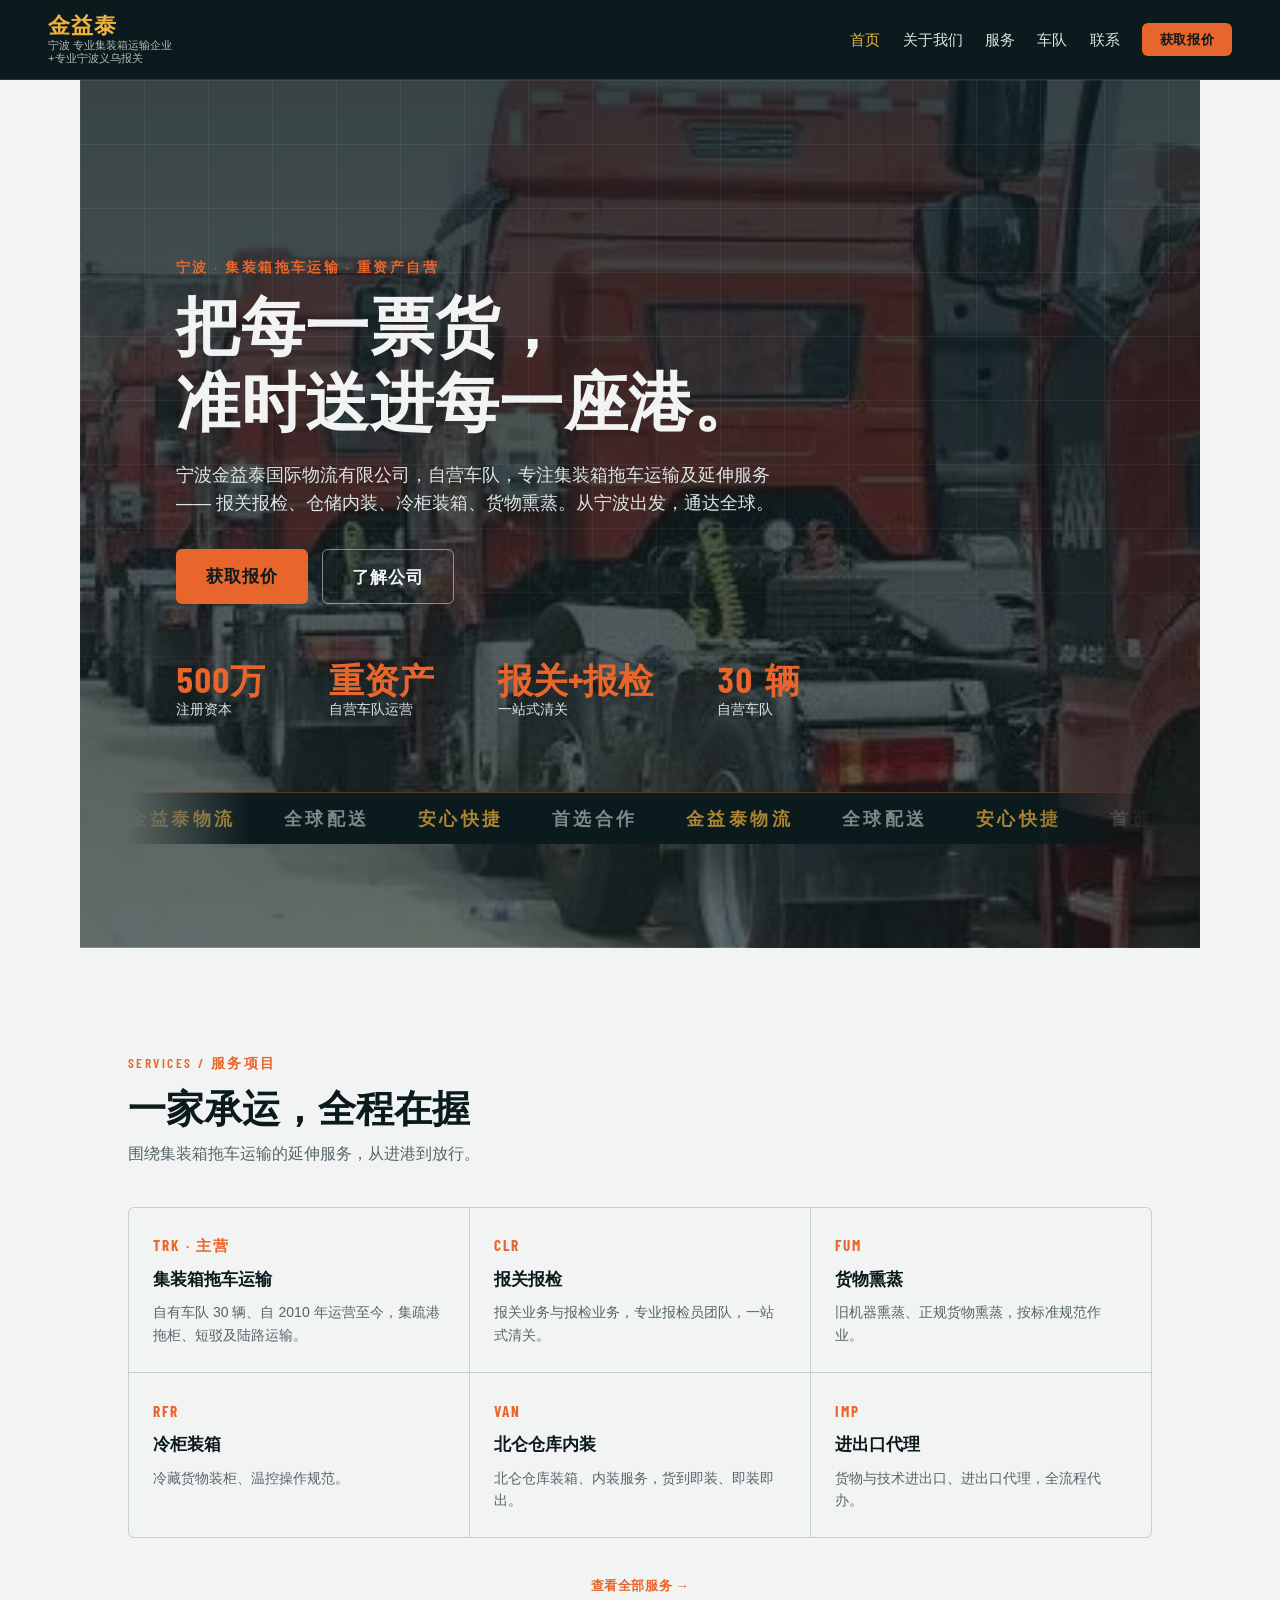
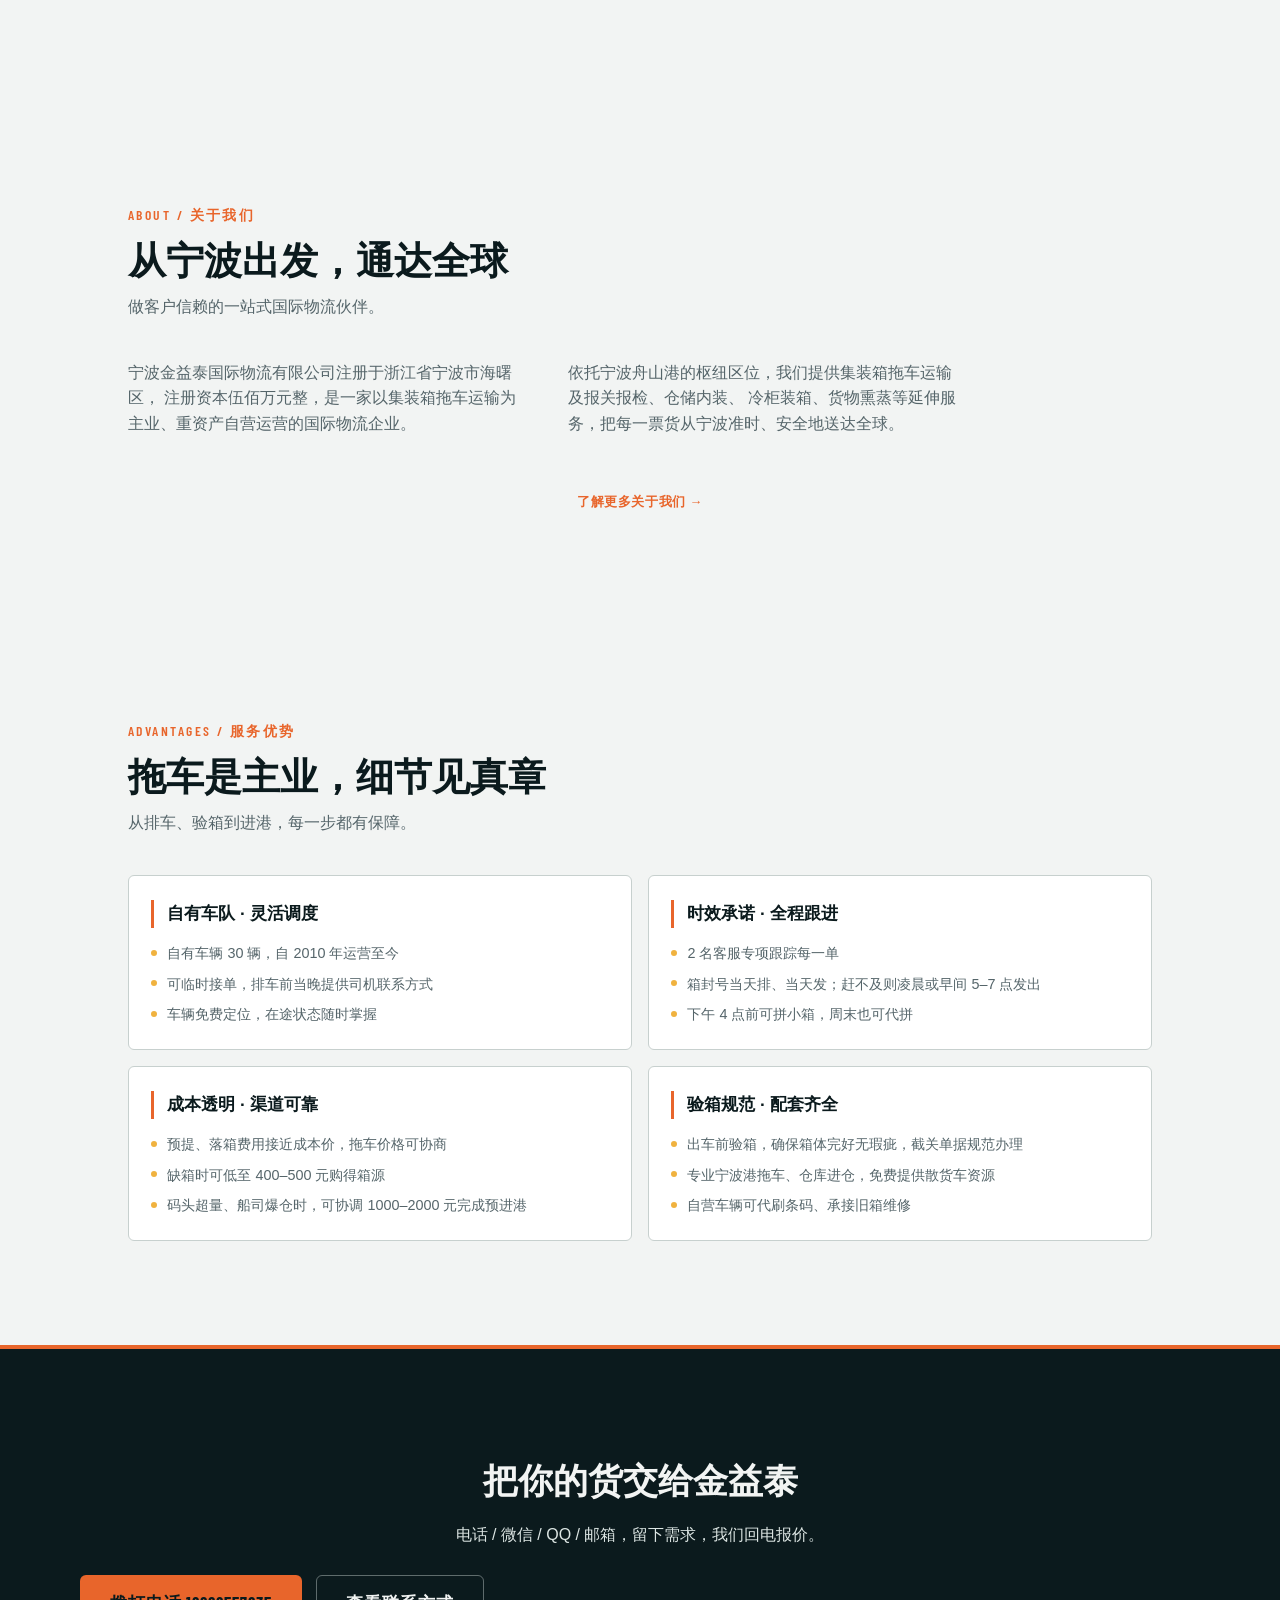
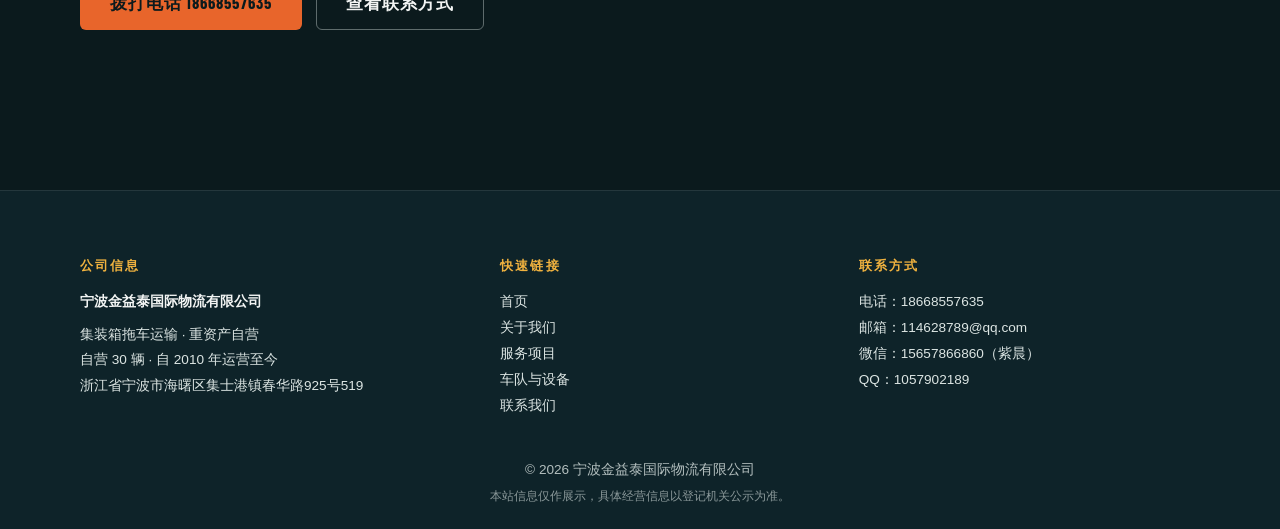
==== commit f3b5bc95: "顶栏品牌副标题改为两行：宁波 专业集装箱运输企业 / +专业宁波义乌报关" ====
--- a/index.html
+++ b/index.html
@@ -19,7 +19,7 @@
     <header class="topbar" id="topbar">
         <a class="brand" href="index.html">
             <span class="brand-mark">金益泰</span>
-            <span class="brand-sub">宁波 · 国际货运代理</span>
+            <span class="brand-sub">宁波 专业集装箱运输企业<br>+专业宁波义乌报关</span>
         </a>
         <nav class="nav" id="nav" aria-label="主导航">
             <a href="index.html" data-nav="index">首页</a>
@@ -87,6 +87,42 @@
                         <span>安心快捷</span>
                         <span>首选合作</span>
                     </div>
+                    <div class="stencil-group">
+                        <span>金益泰物流</span>
+                        <span>全球配送</span>
+                        <span>安心快捷</span>
+                        <span>首选合作</span>
+                    </div>
+                    <div class="stencil-group">
+                        <span>金益泰物流</span>
+                        <span>全球配送</span>
+                        <span>安心快捷</span>
+                        <span>首选合作</span>
+                    </div>
+                    <div class="stencil-group">
+                        <span>金益泰物流</span>
+                        <span>全球配送</span>
+                        <span>安心快捷</span>
+                        <span>首选合作</span>
+                    </div>
+                    <div class="stencil-group">
+                        <span>金益泰物流</span>
+                        <span>全球配送</span>
+                        <span>安心快捷</span>
+                        <span>首选合作</span>
+                    </div>
+                    <div class="stencil-group">
+                        <span>金益泰物流</span>
+                        <span>全球配送</span>
+                        <span>安心快捷</span>
+                        <span>首选合作</span>
+                    </div>
+                    <div class="stencil-group">
+                        <span>金益泰物流</span>
+                        <span>全球配送</span>
+                        <span>安心快捷</span>
+                        <span>首选合作</span>
+                    </div>
                 </div>
             </div>
         </section>
@@ -243,6 +279,30 @@
         <p class="footer-copy">© <span id="year">2026</span> 宁波金益泰国际物流有限公司</p>
         <p class="footer-note">本站信息仅作展示，具体经营信息以登记机关公示为准。</p>
     </footer>
+
+    <!-- 移动端底部导航 -->
+    <nav class="bottom-nav" aria-label="底部导航">
+        <a href="index.html" data-nav="index">
+            <svg viewBox="0 0 24 24" fill="none" stroke="currentColor" stroke-width="2" stroke-linecap="round" stroke-linejoin="round" aria-hidden="true"><path d="M3 11 12 3l9 8"/><path d="M5 10v11h14V10"/><path d="M9 21v-6h6v6"/></svg>
+            <span>首页</span>
+        </a>
+        <a href="about.html" data-nav="about">
+            <svg viewBox="0 0 24 24" fill="none" stroke="currentColor" stroke-width="2" stroke-linecap="round" stroke-linejoin="round" aria-hidden="true"><path d="M4 21V4l8-2v19"/><path d="M12 6h8v15"/><path d="M4 21h16"/><path d="M7 8h2M7 12h2M7 16h2M16 9h1M16 13h1"/></svg>
+            <span>关于</span>
+        </a>
+        <a href="services.html" data-nav="services">
+            <svg viewBox="0 0 24 24" fill="none" stroke="currentColor" stroke-width="2" stroke-linecap="round" stroke-linejoin="round" aria-hidden="true"><path d="M12 2 21 7v10l-9 5-9-5V7l9-5z"/><path d="M3.5 7 12 12l8.5-5"/><path d="M12 12v10"/></svg>
+            <span>服务</span>
+        </a>
+        <a href="fleet.html" data-nav="fleet">
+            <svg viewBox="0 0 24 24" fill="none" stroke="currentColor" stroke-width="2" stroke-linecap="round" stroke-linejoin="round" aria-hidden="true"><path d="M1 7h12v10H1z"/><path d="M13 10h5l4 4v3h-9z"/><circle cx="6" cy="17.5" r="2"/><circle cx="17.5" cy="17.5" r="2"/></svg>
+            <span>车队</span>
+        </a>
+        <a href="contact.html" data-nav="contact">
+            <svg viewBox="0 0 24 24" fill="none" stroke="currentColor" stroke-width="2" stroke-linecap="round" stroke-linejoin="round" aria-hidden="true"><path d="M22 16.9v3a2 2 0 0 1-2.2 2 19.8 19.8 0 0 1-8.6-3.1 19.5 19.5 0 0 1-6-6A19.8 19.8 0 0 1 2.1 4.2 2 2 0 0 1 4.1 2h3a2 2 0 0 1 2 1.7c.1 1 .4 2 .7 2.9a2 2 0 0 1-.5 2.1L8.1 9.9a16 16 0 0 0 6 6l1.2-1.2a2 2 0 0 1 2.1-.5c.9.3 1.9.6 2.9.7a2 2 0 0 1 1.7 2z"/></svg>
+            <span>联系</span>
+        </a>
+    </nav>
 
     <!-- 获取报价弹窗 -->
     <div class="modal" id="quote-modal" hidden>
--- a/assets/style.css
+++ b/assets/style.css
@@ -1764,3 +1764,59 @@
         grid-template-columns: 1fr;
     }
 }
+
+/* ---------- 移动端底部导航 ---------- */
+
+.bottom-nav {
+    display: none;
+}
+
+@media (max-width: 620px) {
+    .bottom-nav {
+        position: fixed;
+        bottom: 0;
+        left: 0;
+        right: 0;
+        z-index: 45;
+        display: grid;
+        grid-template-columns: repeat(5, 1fr);
+        background: rgba(11, 26, 29, 0.96);
+        -webkit-backdrop-filter: blur(10px);
+        backdrop-filter: blur(10px);
+        border-top: 1px solid rgba(232, 101, 43, 0.35);
+        box-shadow: 0 -6px 20px rgba(0, 0, 0, 0.28);
+        padding-bottom: env(safe-area-inset-bottom, 0);
+    }
+
+    .bottom-nav a {
+        display: flex;
+        flex-direction: column;
+        align-items: center;
+        justify-content: center;
+        gap: 3px;
+        padding: 9px 0 7px;
+        font-size: 0.7rem;
+        line-height: 1.2;
+        color: var(--mist);
+        -webkit-tap-highlight-color: transparent;
+        transition: color 0.15s ease;
+    }
+
+    .bottom-nav svg {
+        width: 22px;
+        height: 22px;
+    }
+
+    .bottom-nav a:active {
+        color: var(--amber);
+    }
+
+    .bottom-nav a.is-active {
+        color: var(--amber);
+    }
+
+    /* 页脚留白，避免内容被底部导航遮挡 */
+    .footer {
+        padding-bottom: calc(1.5rem + 64px);
+    }
+}
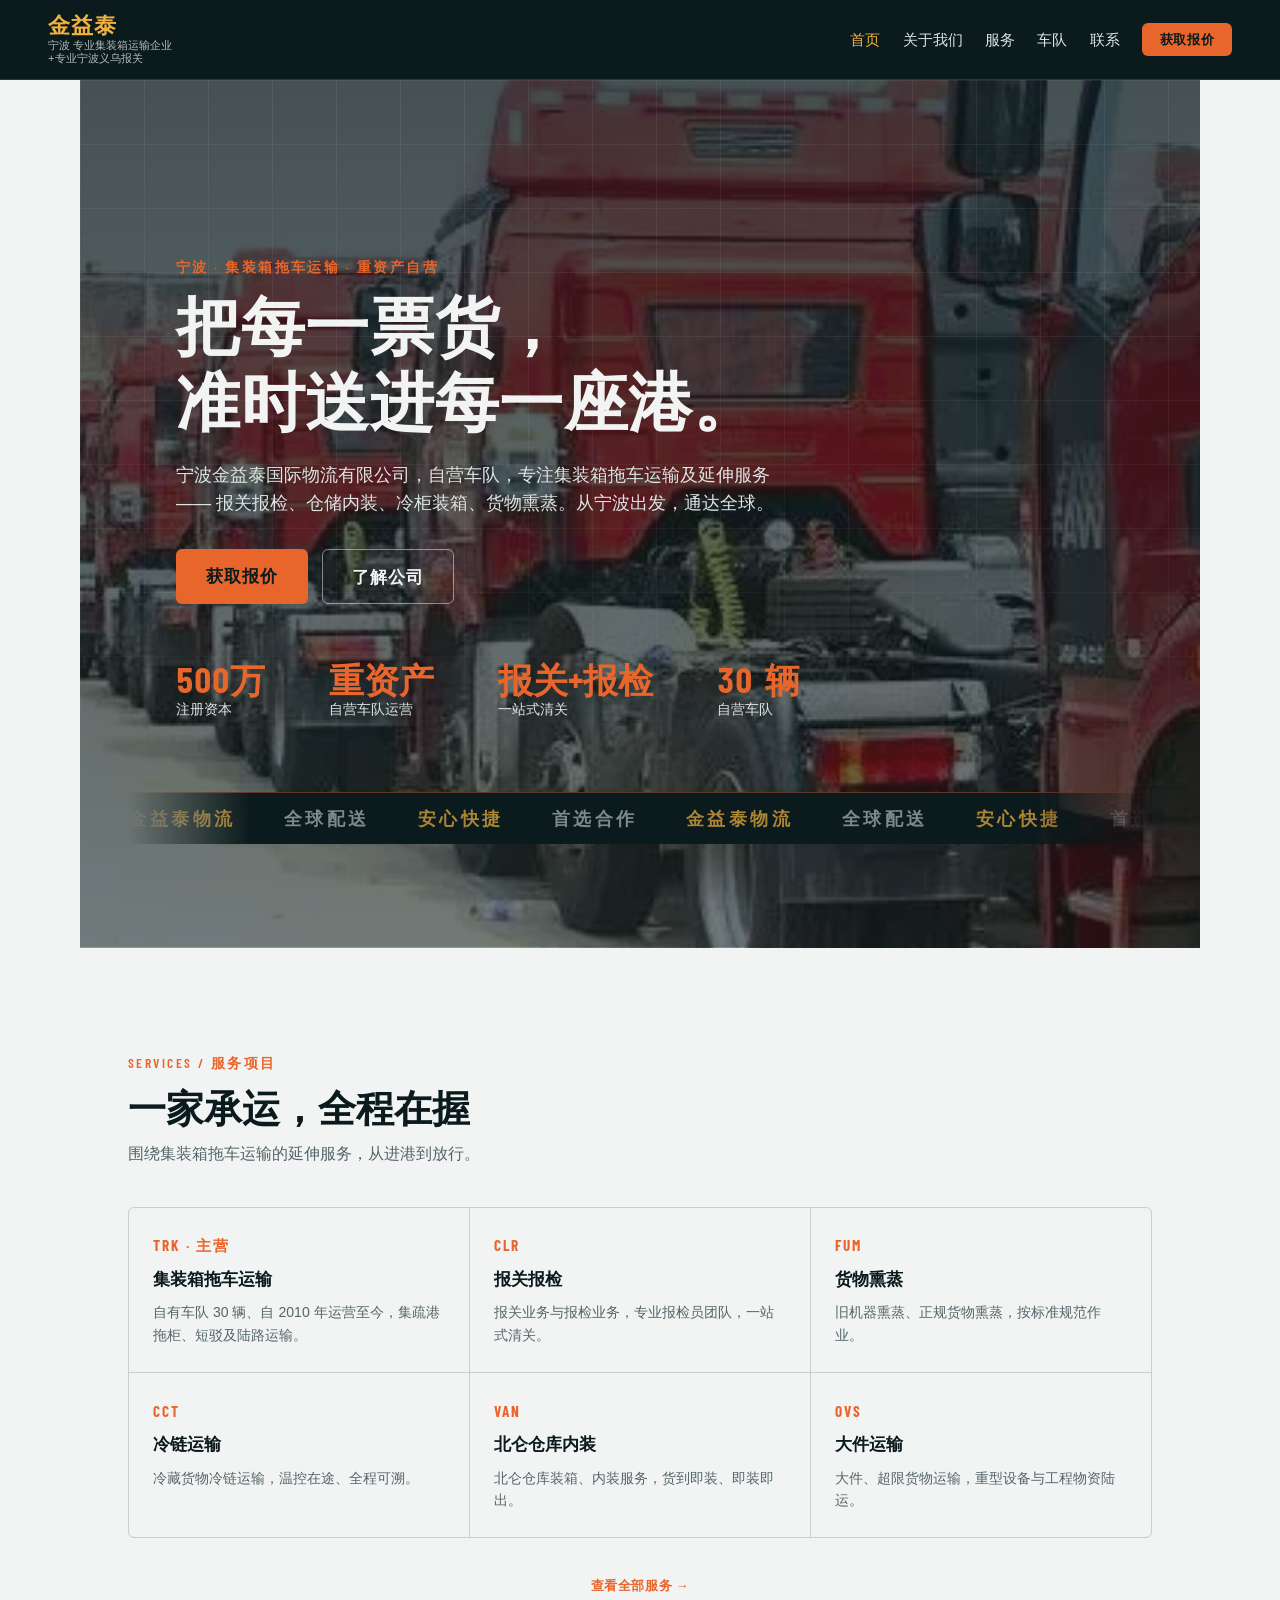
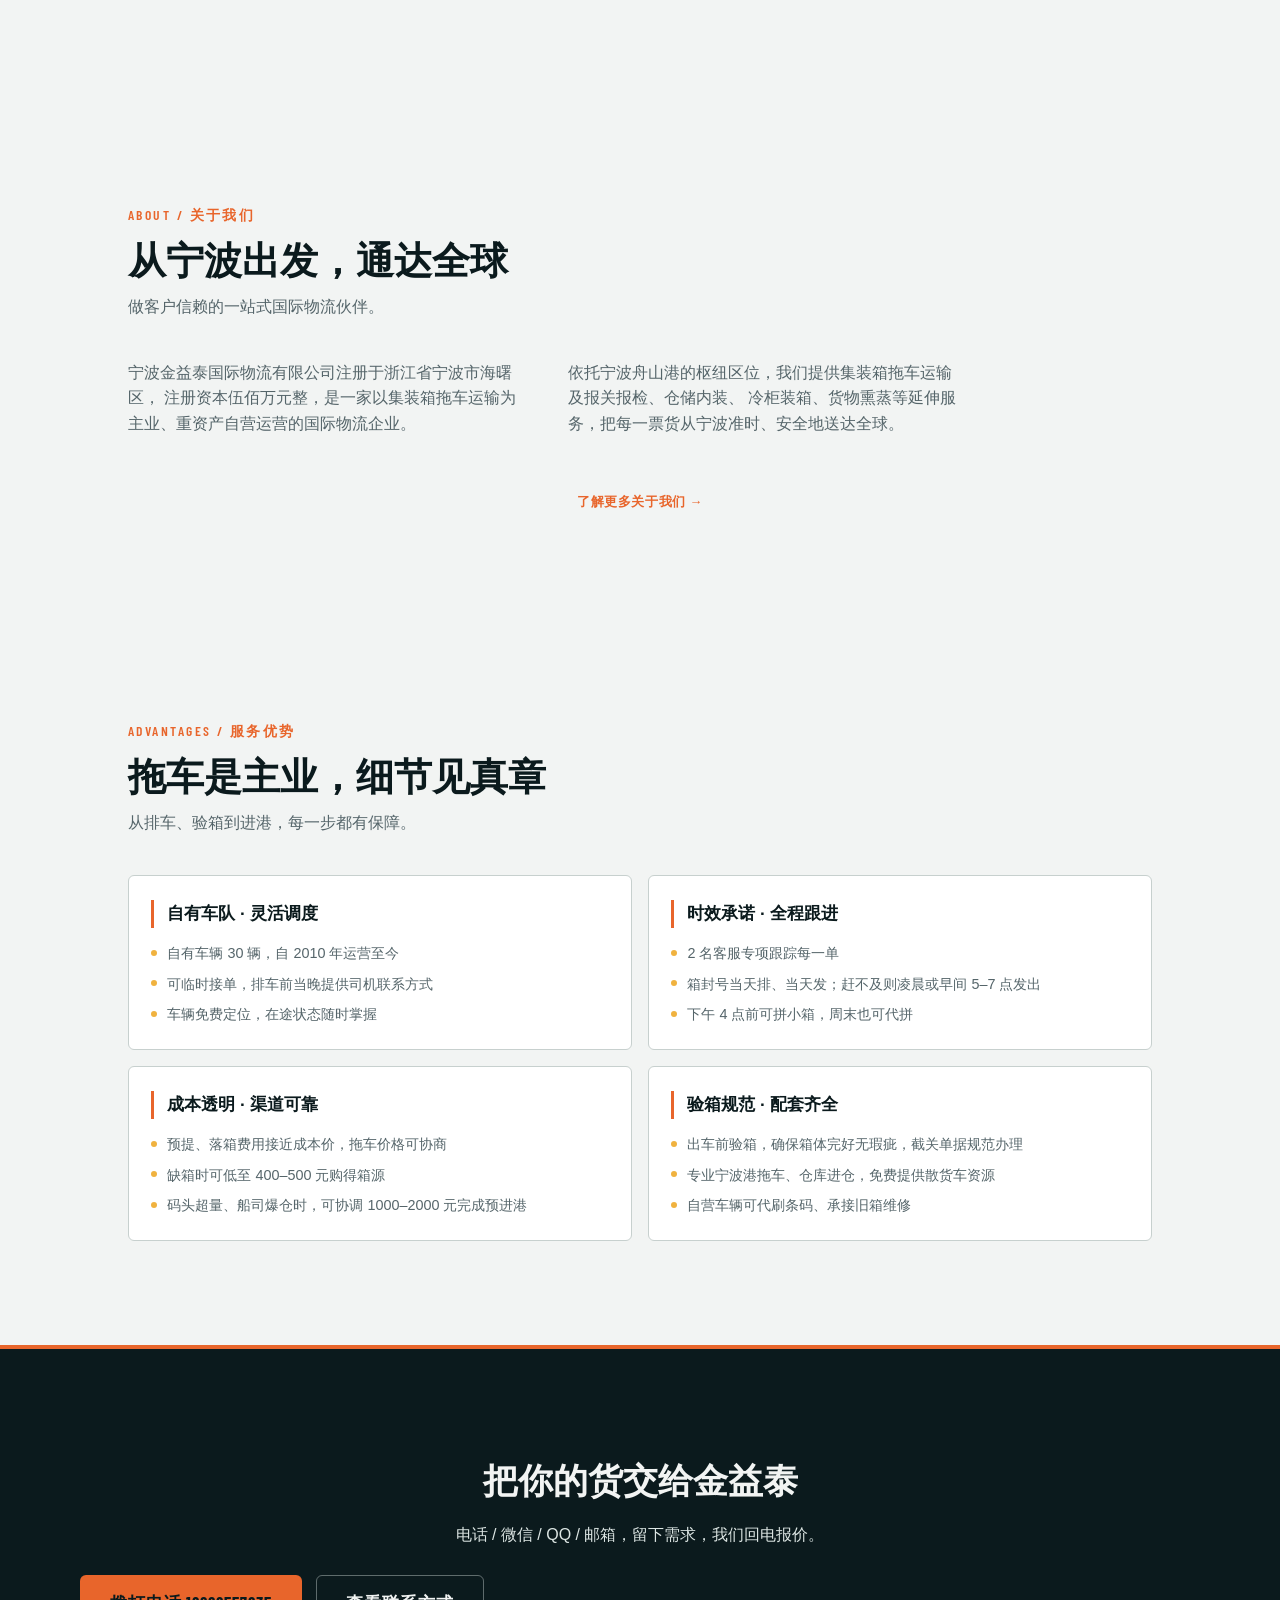
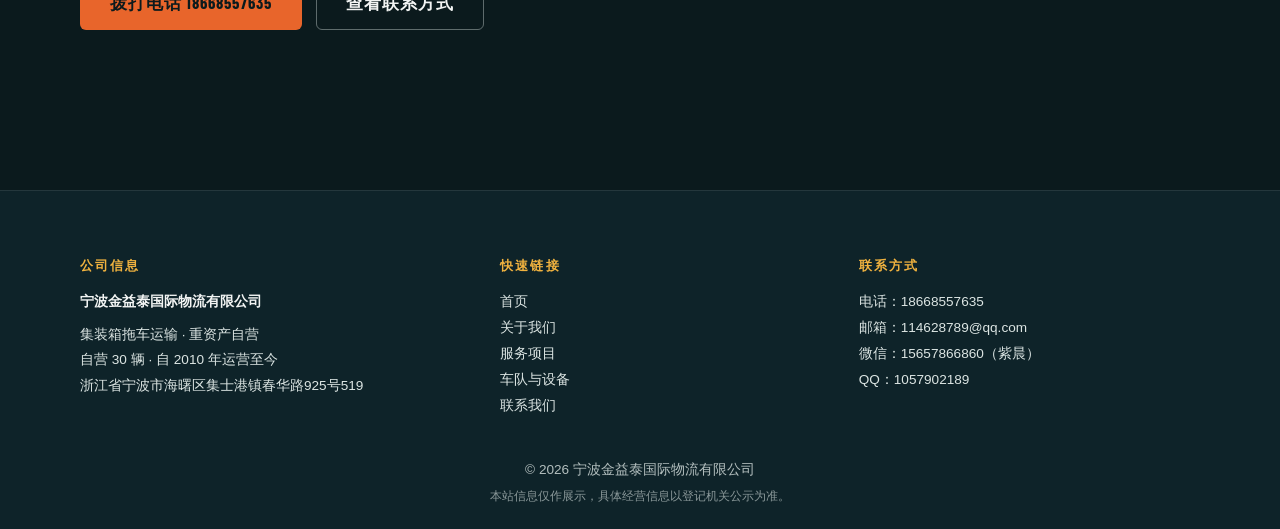
==== commit f598b2e2: "按老板反馈：1)Hero 拖车提亮（新图提饱和+减轻遮罩）2)去除海/空说法（contact 海陆空→集装箱/大件/冷链，上海逸荣去海运）3)服务加：大件运输、冷链运输（首页预览同步）4)about " ====
--- a/index.html
+++ b/index.html
@@ -152,9 +152,9 @@
                     <p>旧机器熏蒸、正规货物熏蒸，按标准规范作业。</p>
                 </article>
                 <article class="card">
-                    <span class="card-code">RFR</span>
-                    <h3>冷柜装箱</h3>
-                    <p>冷藏货物装柜、温控操作规范。</p>
+                    <span class="card-code">CCT</span>
+                    <h3>冷链运输</h3>
+                    <p>冷藏货物冷链运输，温控在途、全程可溯。</p>
                 </article>
                 <article class="card">
                     <span class="card-code">VAN</span>
@@ -162,9 +162,9 @@
                     <p>北仑仓库装箱、内装服务，货到即装、即装即出。</p>
                 </article>
                 <article class="card">
-                    <span class="card-code">IMP</span>
-                    <h3>进出口代理</h3>
-                    <p>货物与技术进出口、进出口代理，全流程代办。</p>
+                    <span class="card-code">OVS</span>
+                    <h3>大件运输</h3>
+                    <p>大件、超限货物运输，重型设备与工程物资陆运。</p>
                 </article>
             </div>
 
--- a/assets/style.css
+++ b/assets/style.css
@@ -158,8 +158,8 @@
     flex-direction: column;
     color: var(--paper);
     background-image:
-        linear-gradient(rgba(11, 26, 29, 0.82), rgba(11, 26, 29, 0.64)),
-        url("img/hero-fleet.webp");
+        linear-gradient(rgba(11, 26, 29, 0.76), rgba(11, 26, 29, 0.58)),
+        url("img/hero-fleet-bright.webp");
     background-size: cover;
     background-position: center;
     overflow: hidden;
@@ -675,7 +675,7 @@
     margin: 1.25rem 0 0;
     padding: 0;
     display: grid;
-    grid-template-columns: repeat(4, 1fr);
+    grid-template-columns: repeat(auto-fit, minmax(185px, 1fr));
     gap: 1px;
     background: var(--line);
     border: 1px solid var(--line);
@@ -768,6 +768,14 @@
     border-top: 1px dashed var(--line);
     color: var(--signal);
     font-weight: 600;
+}
+
+.scope-current {
+    margin-top: 0.9rem;
+    padding-top: 0.9rem;
+    border-top: 1px dashed var(--line);
+    color: var(--ink);
+    font-weight: 700;
 }
 
 /* ---------- 联系 ---------- */
@@ -938,10 +946,6 @@
 }
 
 @media (max-width: 620px) {
-    .brand-sub {
-        display: none;
-    }
-
     /* 汉堡按钮 */
     .nav-toggle {
         display: inline-flex;
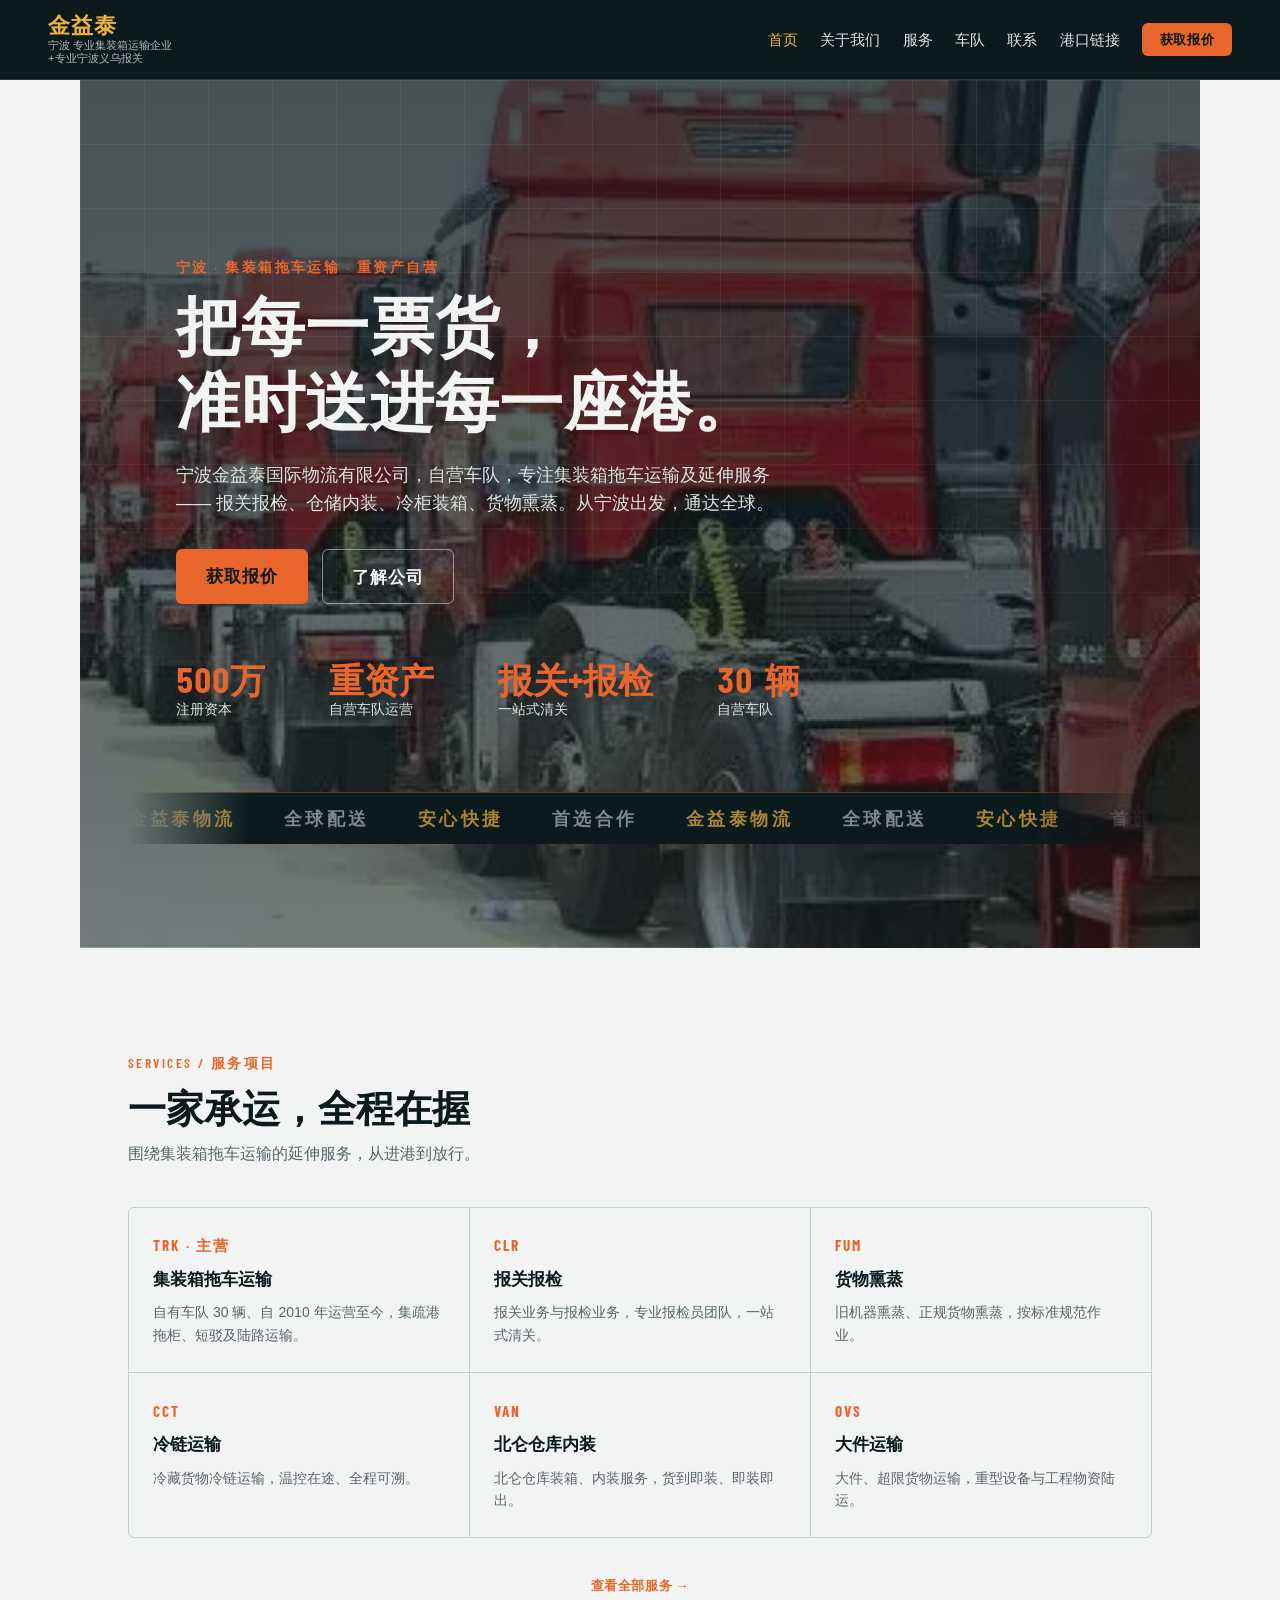
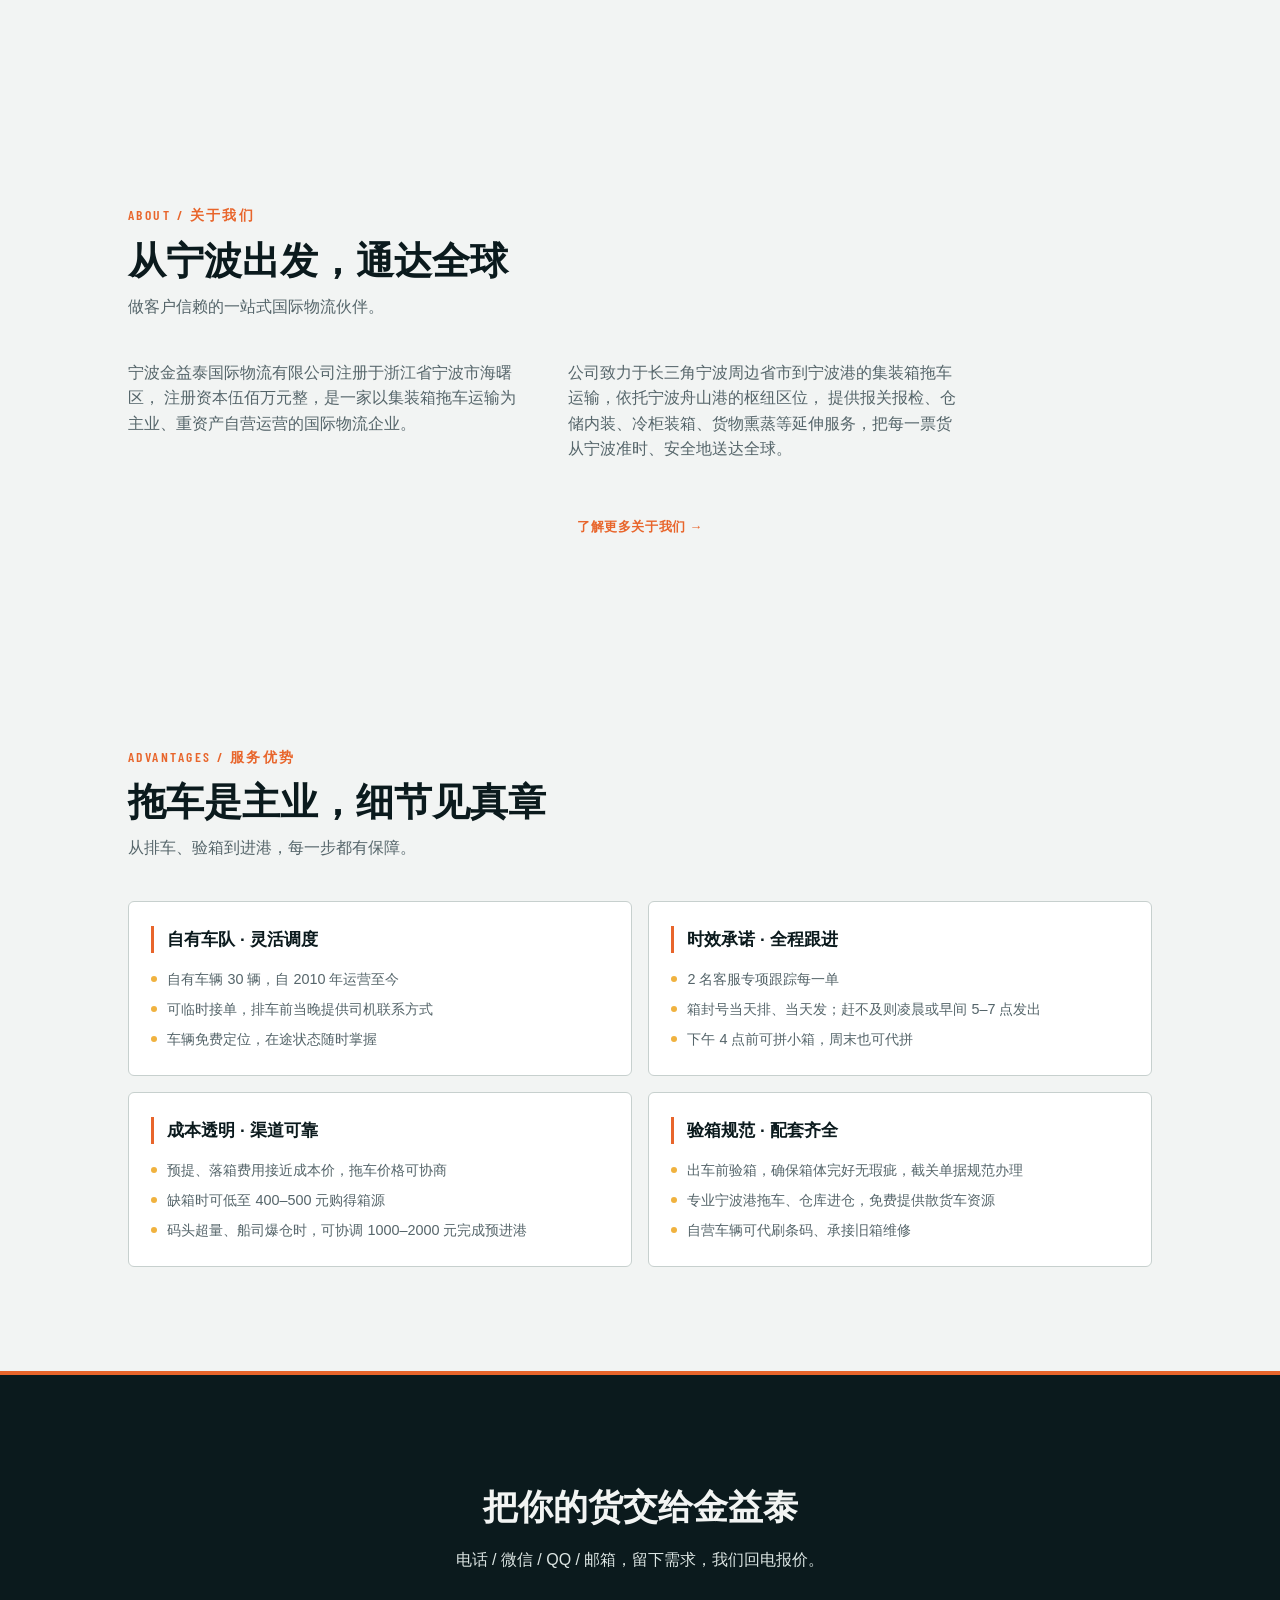
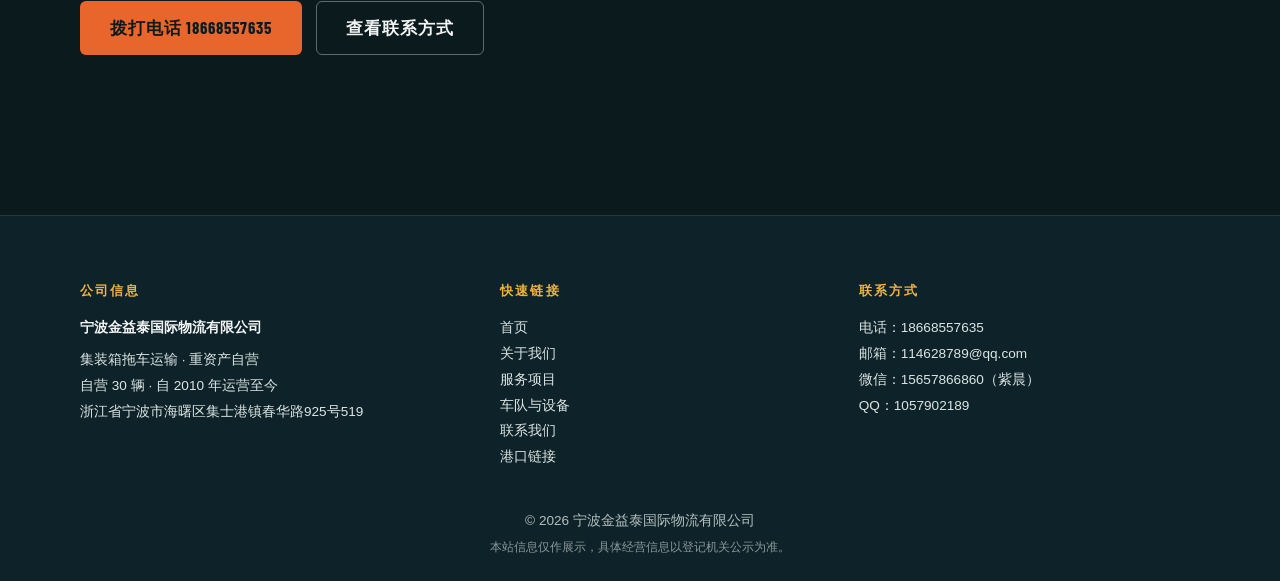
==== commit 4047200c: "新增港口链接页（二期/三期/梅东/舟山码头+宁波EDI+全球船舶定位船讯网）；全站导航/页脚/底部导航加港口链接；首页与关于写入公司定位：长三角宁波周边省市到宁波港的集装箱拖车运输" ====
--- a/index.html
+++ b/index.html
@@ -27,6 +27,7 @@
             <a href="services.html" data-nav="services">服务</a>
             <a href="fleet.html" data-nav="fleet">车队</a>
             <a href="contact.html" data-nav="contact">联系</a>
+            <a href="links.html" data-nav="links">港口链接</a>
             <button type="button" class="nav-cta" data-quote>获取报价</button>
         </nav>
         <button class="nav-toggle" id="nav-toggle" aria-controls="nav" aria-expanded="false" aria-label="打开菜单">
@@ -185,8 +186,8 @@
                     注册资本伍佰万元整，是一家以集装箱拖车运输为主业、重资产自营运营的国际物流企业。
                 </p>
                 <p>
-                    依托宁波舟山港的枢纽区位，我们提供集装箱拖车运输及报关报检、仓储内装、
-                    冷柜装箱、货物熏蒸等延伸服务，把每一票货从宁波准时、安全地送达全球。
+                    公司致力于长三角宁波周边省市到宁波港的集装箱拖车运输，依托宁波舟山港的枢纽区位，
+                    提供报关报检、仓储内装、冷柜装箱、货物熏蒸等延伸服务，把每一票货从宁波准时、安全地送达全球。
                 </p>
             </div>
 
@@ -267,6 +268,7 @@
                 <a href="services.html">服务项目</a>
                 <a href="fleet.html">车队与设备</a>
                 <a href="contact.html">联系我们</a>
+                <a href="links.html">港口链接</a>
             </div>
             <div>
                 <h3>联系方式</h3>
@@ -301,6 +303,10 @@
         <a href="contact.html" data-nav="contact">
             <svg viewBox="0 0 24 24" fill="none" stroke="currentColor" stroke-width="2" stroke-linecap="round" stroke-linejoin="round" aria-hidden="true"><path d="M22 16.9v3a2 2 0 0 1-2.2 2 19.8 19.8 0 0 1-8.6-3.1 19.5 19.5 0 0 1-6-6A19.8 19.8 0 0 1 2.1 4.2 2 2 0 0 1 4.1 2h3a2 2 0 0 1 2 1.7c.1 1 .4 2 .7 2.9a2 2 0 0 1-.5 2.1L8.1 9.9a16 16 0 0 0 6 6l1.2-1.2a2 2 0 0 1 2.1-.5c.9.3 1.9.6 2.9.7a2 2 0 0 1 1.7 2z"/></svg>
             <span>联系</span>
+        </a>
+        <a href="links.html" data-nav="links">
+            <svg viewBox="0 0 24 24" fill="none" stroke="currentColor" stroke-width="2" stroke-linecap="round" stroke-linejoin="round" aria-hidden="true"><circle cx="12" cy="12" r="9"/><path d="M3 12h18"/><path d="M12 3a15 15 0 0 1 0 18 15 15 0 0 1 0-18z"/></svg>
+            <span>港口</span>
         </a>
     </nav>
 
--- a/assets/style.css
+++ b/assets/style.css
@@ -1281,6 +1281,75 @@
         url("img/bg-warehouse-1.webp");
 }
 
+.page-hero--links {
+    background-image:
+        linear-gradient(rgba(11, 26, 29, 0.92), rgba(11, 26, 29, 0.85)),
+        url("img/bg-warehouse-3.webp");
+}
+
+/* 港口链接页 */
+.port-grid {
+    display: grid;
+    grid-template-columns: repeat(3, 1fr);
+    gap: 1rem;
+}
+
+.port-card {
+    display: block;
+    background: #fff;
+    border: 1px solid var(--line);
+    border-top: 3px solid var(--ink);
+    border-radius: var(--radius);
+    padding: 1.4rem 1.3rem;
+    transition: transform 0.15s ease, box-shadow 0.15s ease, border-color 0.15s ease;
+}
+
+.port-card:hover {
+    transform: translateY(-3px);
+    box-shadow: 0 12px 24px rgba(11, 26, 29, 0.08);
+    border-top-color: var(--signal);
+}
+
+.port-card .card-code {
+    display: inline-block;
+    margin-bottom: 0.5rem;
+}
+
+.port-card h3 {
+    font-size: 1.05rem;
+    font-weight: 700;
+    margin-bottom: 0.4rem;
+}
+
+.port-card p {
+    font-size: 0.85rem;
+    color: var(--steel);
+    line-height: 1.6;
+}
+
+.port-go {
+    display: inline-block;
+    margin-top: 0.8rem;
+    font-family: var(--font-lat);
+    font-weight: 600;
+    font-size: 0.85rem;
+    letter-spacing: 0.05em;
+    color: var(--signal);
+    transition: color 0.15s ease;
+}
+
+.port-card:hover .port-go {
+    color: var(--amber);
+}
+
+.port-note {
+    margin-top: 1.4rem;
+    font-size: 0.9rem;
+    color: var(--steel);
+    padding-left: 0.8rem;
+    border-left: 3px solid var(--amber);
+}
+
 .page-hero::before {
     content: "";
     position: absolute;
@@ -1737,6 +1806,10 @@
     .preview-grid {
         grid-template-columns: repeat(2, 1fr);
     }
+
+    .port-grid {
+        grid-template-columns: repeat(2, 1fr);
+    }
 }
 
 @media (max-width: 620px) {
@@ -1761,6 +1834,10 @@
     }
 
     .preview-grid {
+        grid-template-columns: 1fr;
+    }
+
+    .port-grid {
         grid-template-columns: 1fr;
     }
 
@@ -1783,7 +1860,7 @@
         right: 0;
         z-index: 45;
         display: grid;
-        grid-template-columns: repeat(5, 1fr);
+        grid-template-columns: repeat(6, 1fr);
         background: rgba(11, 26, 29, 0.96);
         -webkit-backdrop-filter: blur(10px);
         backdrop-filter: blur(10px);
